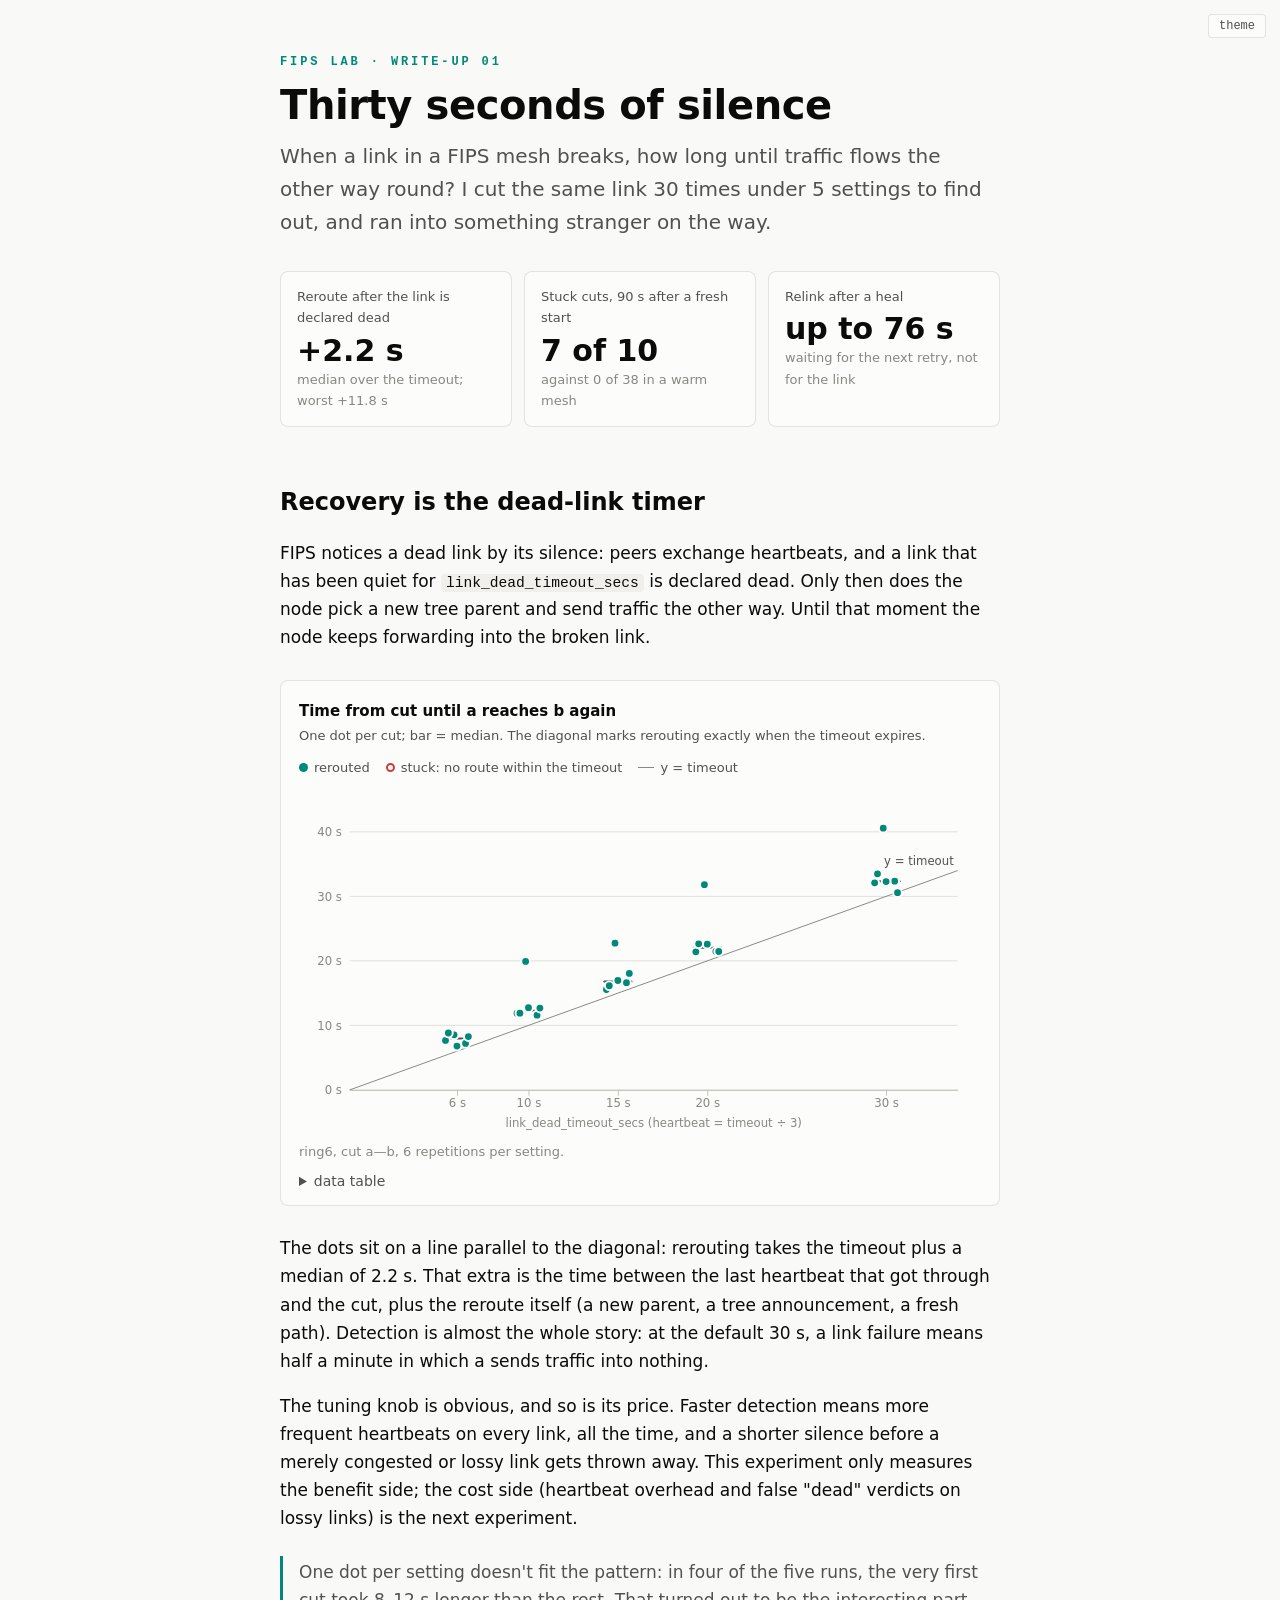
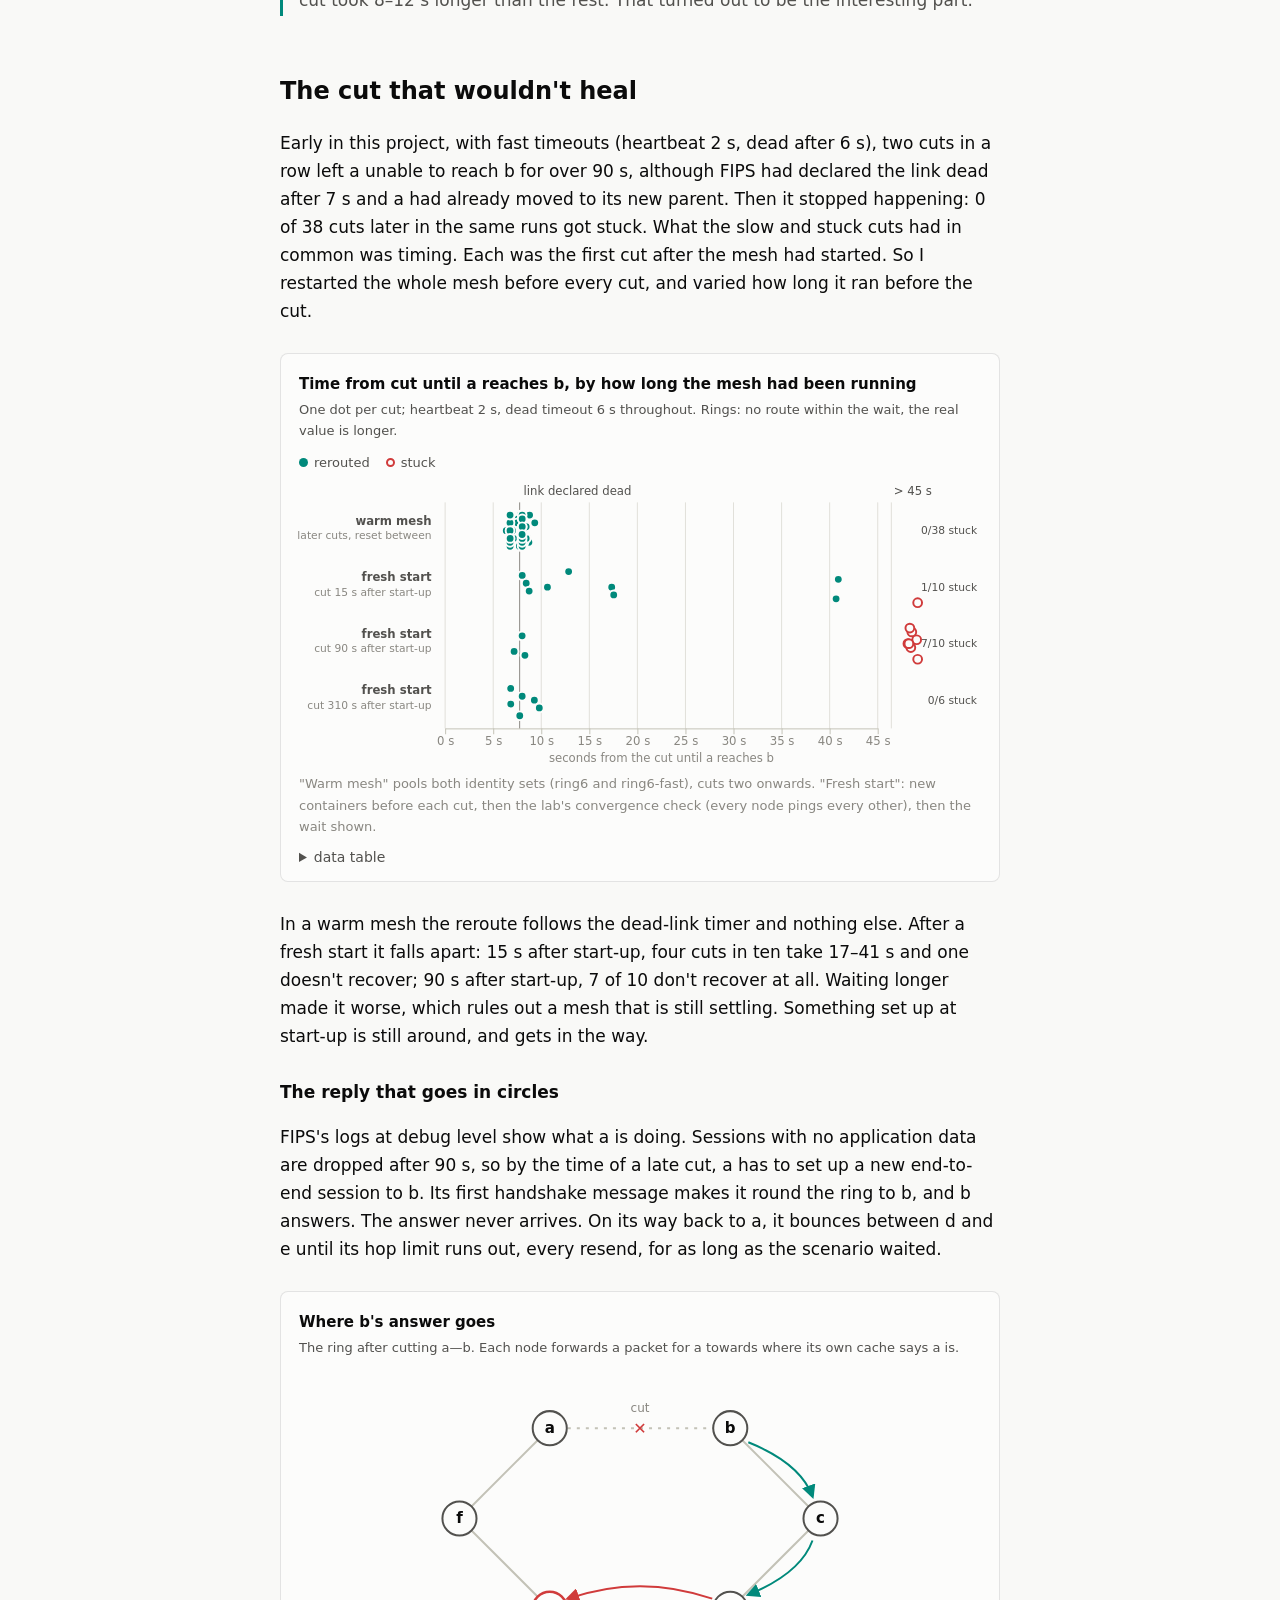
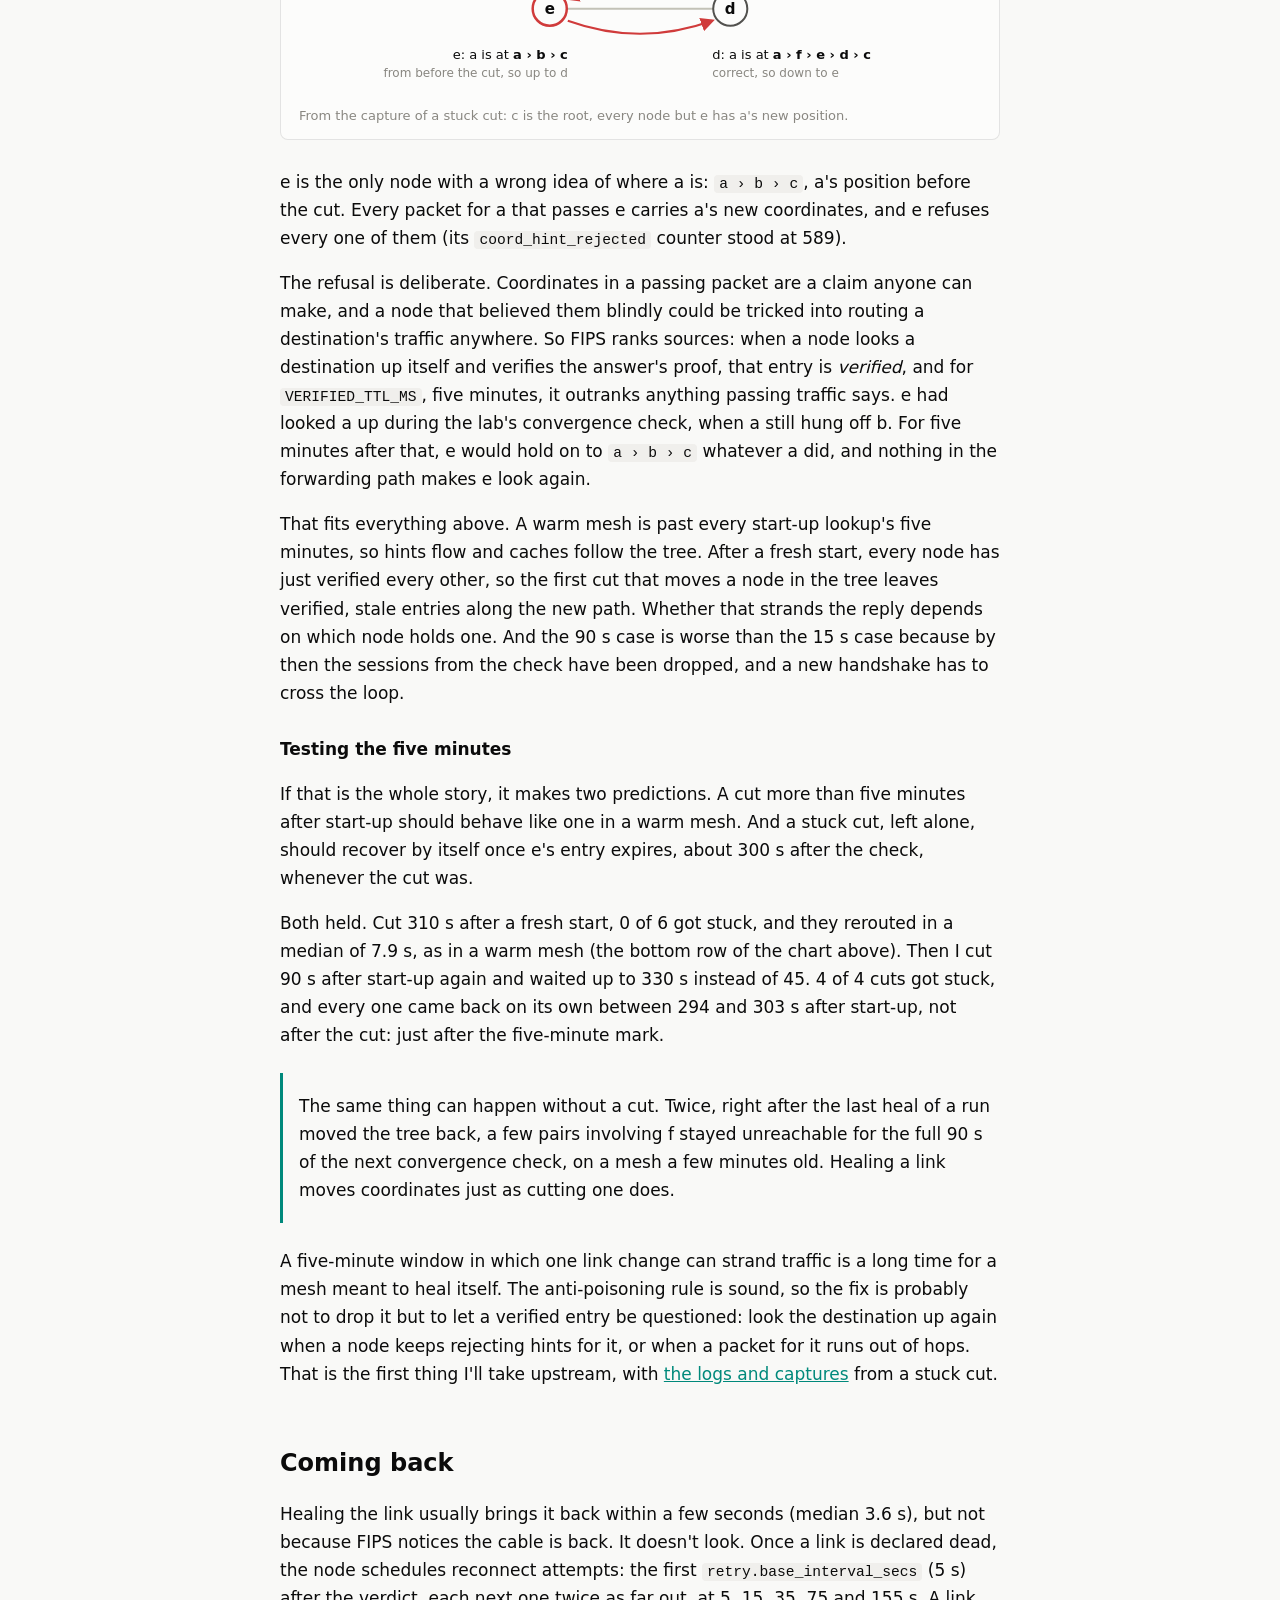
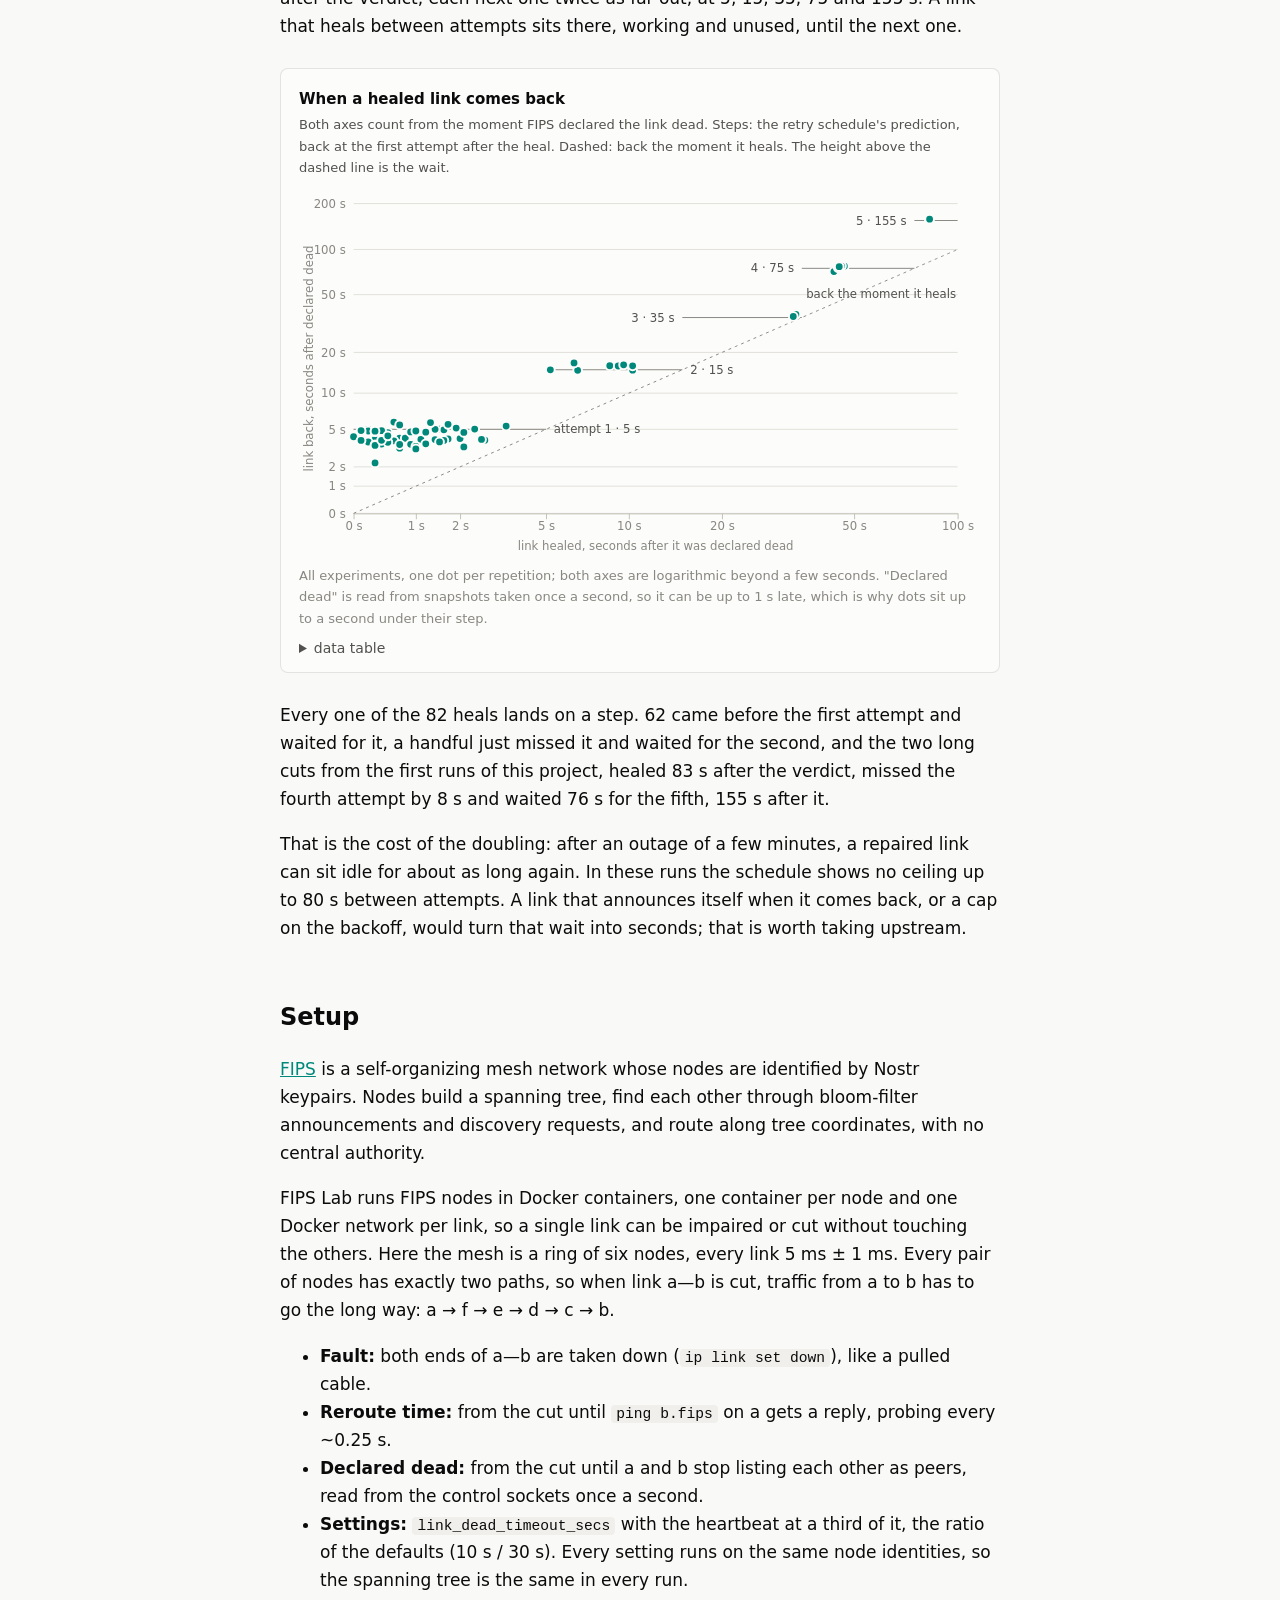
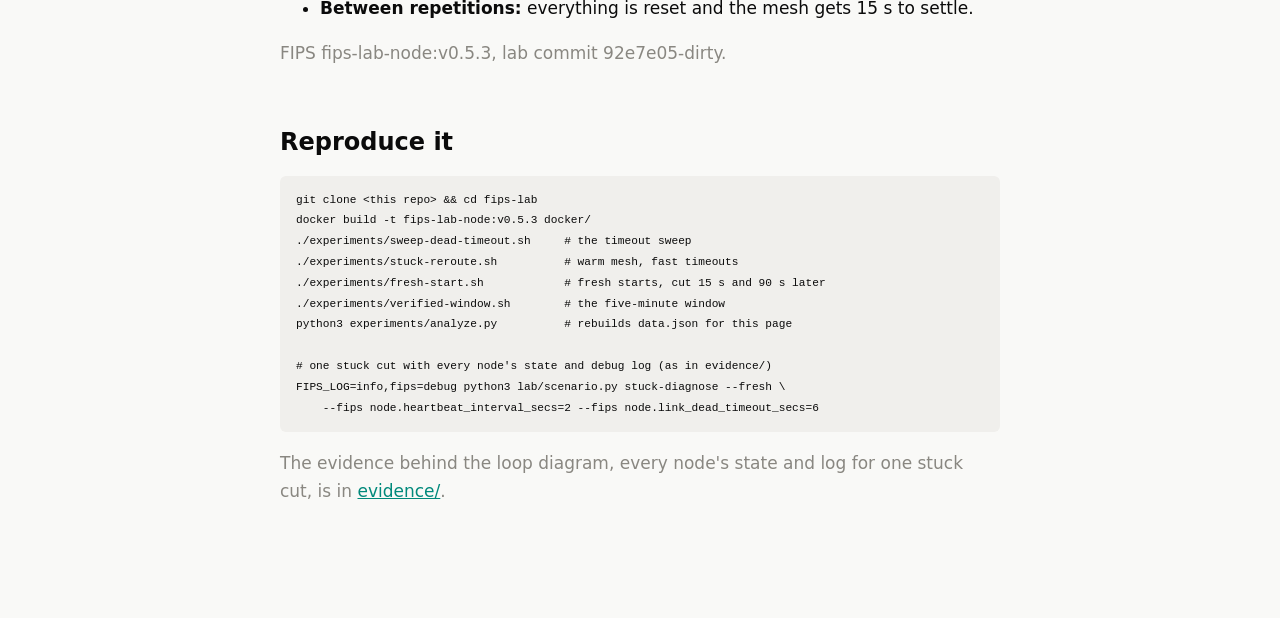
==== experiments/writeups/01-reroute/index.html @ b70c174a "Milestone 5: reroute experiments and first write-up Scenario runner gains --fresh, --fips variants, " ====
<!doctype html>
<html lang="en">
<head>
  <meta charset="utf-8">
  <meta name="viewport" content="width=device-width, initial-scale=1">
  <title>Thirty Seconds of Silence</title>
  <meta name="description" content="How fast does a FIPS mesh route around a broken link? Measured in a Docker lab.">
  <link rel="stylesheet" href="style.css">
</head>
<body>
<button id="theme" type="button" aria-label="Toggle light or dark theme">theme</button>
<main>
  <div class="kicker">FIPS Lab · write-up 01</div>
  <h1>Thirty seconds of silence</h1>
  <p class="lede">When a link in a FIPS mesh breaks, how long until traffic flows the other way round? I cut the same link <span data-fill="sweep-n">–</span> times under <span data-fill="sweep-settings">–</span> settings to find out, and ran into something stranger on the way.</p>

  <div class="tiles">
    <div class="tile">
      <div class="label">Reroute after the link is declared dead</div>
      <div class="value">+<span data-fill="over-median">–</span> s</div>
      <div class="note">median over the timeout; worst +<span data-fill="over-max">–</span> s</div>
    </div>
    <div class="tile">
      <div class="label">Stuck cuts, 90 s after a fresh start</div>
      <div class="value"><span data-fill="fresh-90-k">–</span> of <span data-fill="fresh-90-n">–</span></div>
      <div class="note">against <span data-fill="warm-k">–</span> of <span data-fill="warm-n">–</span> in a warm mesh</div>
    </div>
    <div class="tile">
      <div class="label">Relink after a heal</div>
      <div class="value">up to <span data-fill="relink-max">–</span> s</div>
      <div class="note">waiting for the next retry, not for the link</div>
    </div>
  </div>

  <h2>Recovery is the dead-link timer</h2>
  <p>FIPS notices a dead link by its silence: peers exchange heartbeats, and a link that has been quiet for <code>link_dead_timeout_secs</code> is declared dead. Only then does the node pick a new tree parent and send traffic the other way. Until that moment the node keeps forwarding into the broken link.</p>

  <figure>
    <h4>Time from cut until a reaches b again</h4>
    <p class="sub">One dot per cut; bar = median. The diagonal marks rerouting exactly when the timeout expires.</p>
    <div class="keys">
      <span><i class="key-dot"></i>rerouted</span>
      <span><i class="key-ring"></i>stuck: no route within the timeout</span>
      <span><i class="key-line"></i>y = timeout</span>
    </div>
    <div class="chart" id="chart-sweep"></div>
    <figcaption>ring6, cut a—b, 6 repetitions per setting.</figcaption>
  </figure>

  <p>The dots sit on a line parallel to the diagonal: rerouting takes the timeout plus a median of <span data-fill="over-median">–</span> s. That extra is the time between the last heartbeat that got through and the cut, plus the reroute itself (a new parent, a tree announcement, a fresh path). Detection is almost the whole story: at the default 30 s, a link failure means half a minute in which a sends traffic into nothing.</p>
  <p>The tuning knob is obvious, and so is its price. Faster detection means more frequent heartbeats on every link, all the time, and a shorter silence before a merely congested or lossy link gets thrown away. This experiment only measures the benefit side; the cost side (heartbeat overhead and false "dead" verdicts on lossy links) is the next experiment.</p>
  <div class="callout">One dot per setting doesn't fit the pattern: in four of the five runs, the very first cut took 8–12 s longer than the rest. That turned out to be the interesting part.</div>

  <h2>The cut that wouldn't heal</h2>
  <p>Early in this project, with fast timeouts (heartbeat 2 s, dead after 6 s), two cuts in a row left a unable to reach b for over 90 s, although FIPS had declared the link dead after 7 s and a had already moved to its new parent. Then it stopped happening: <span data-fill="warm-k">–</span> of <span data-fill="warm-n">–</span> cuts later in the same runs got stuck. What the slow and stuck cuts had in common was timing. Each was the first cut after the mesh had started. So I restarted the whole mesh before every cut, and varied how long it ran before the cut.</p>

  <figure>
    <h4>Time from cut until a reaches b, by how long the mesh had been running</h4>
    <p class="sub">One dot per cut; heartbeat 2 s, dead timeout 6 s throughout. Rings: no route within the wait, the real value is longer.</p>
    <div class="keys">
      <span><i class="key-dot"></i>rerouted</span>
      <span><i class="key-ring"></i>stuck</span>
    </div>
    <div class="chart" id="chart-conditions"></div>
    <figcaption>"Warm mesh" pools both identity sets (ring6 and ring6-fast), cuts two onwards. "Fresh start": new containers before each cut, then the lab's convergence check (every node pings every other), then the wait shown.</figcaption>
  </figure>

  <p>In a warm mesh the reroute follows the dead-link timer and nothing else. After a fresh start it falls apart: 15 s after start-up, four cuts in ten take 17–41 s and one doesn't recover; 90 s after start-up, <span data-fill="fresh-90-k">–</span> of <span data-fill="fresh-90-n">–</span> don't recover at all. Waiting longer made it worse, which rules out a mesh that is still settling. Something set up at start-up is still around, and gets in the way.</p>

  <h3>The reply that goes in circles</h3>
  <p>FIPS's logs at debug level show what a is doing. Sessions with no application data are dropped after 90 s, so by the time of a late cut, a has to set up a new end-to-end session to b. Its first handshake message makes it round the ring to b, and b answers. The answer never arrives. On its way back to a, it bounces between d and e until its hop limit runs out, every resend, for as long as the scenario waited.</p>

  <figure>
    <h4>Where b's answer goes</h4>
    <p class="sub">The ring after cutting a—b. Each node forwards a packet for a towards where its own cache says a is.</p>
    <svg class="diagram" viewBox="0 0 680 330" role="img" aria-label="Ring of six nodes. Link a to b is cut. b's reply travels to c and d; d sends it down to e, e sends it back up to d, in a loop.">
      <defs>
        <marker id="arrow" viewBox="0 0 10 10" refX="8" refY="5" markerWidth="7" markerHeight="7" orient="auto-start-reverse">
          <path d="M0,0 L10,5 L0,10 z" class="arrowhead"/>
        </marker>
        <marker id="arrow-loop" viewBox="0 0 10 10" refX="8" refY="5" markerWidth="7" markerHeight="7" orient="auto-start-reverse">
          <path d="M0,0 L10,5 L0,10 z" class="arrowhead loop"/>
        </marker>
      </defs>
      <g transform="translate(130,0)">
      <line class="edge" x1="300" y1="60" x2="390" y2="150"/>
      <line class="edge" x1="390" y1="150" x2="300" y2="240"/>
      <line class="edge" x1="300" y1="240" x2="120" y2="240"/>
      <line class="edge" x1="120" y1="240" x2="30" y2="150"/>
      <line class="edge" x1="30" y1="150" x2="120" y2="60"/>
      <line class="edge-cut" x1="120" y1="60" x2="300" y2="60"/>
      <text class="cut-mark" x="210" y="66" text-anchor="middle">✕</text>
      <text class="d-note" x="210" y="44" text-anchor="middle">cut</text>
      <path class="flow" d="M318,74 Q370,95 382,128" marker-end="url(#arrow)"/>
      <path class="flow" d="M382,172 Q370,205 318,226" marker-end="url(#arrow)"/>
      <path class="flow loop" d="M282,230 Q210,205 138,230" marker-end="url(#arrow-loop)"/>
      <path class="flow loop" d="M138,252 Q210,278 282,252" marker-end="url(#arrow-loop)"/>
      <g class="node"><circle cx="120" cy="60" r="17"/><text x="120" y="65">a</text></g>
      <g class="node"><circle cx="300" cy="60" r="17"/><text x="300" y="65">b</text></g>
      <g class="node"><circle cx="390" cy="150" r="17"/><text x="390" y="155">c</text></g>
      <g class="node"><circle cx="300" cy="240" r="17"/><text x="300" y="245">d</text></g>
      <g class="node stale"><circle cx="120" cy="240" r="17"/><text x="120" y="245">e</text></g>
      <g class="node"><circle cx="30" cy="150" r="17"/><text x="30" y="155">f</text></g>
      <text class="d-label" x="282" y="290">d: a is at <tspan class="mono">a › f › e › d › c</tspan></text>
      <text class="d-note" x="282" y="308">correct, so down to e</text>
      <text class="d-label" x="138" y="290" text-anchor="end">e: a is at <tspan class="mono">a › b › c</tspan></text>
      <text class="d-note" x="138" y="308" text-anchor="end">from before the cut, so up to d</text>
      </g>
    </svg>
    <figcaption>From the capture of a stuck cut: c is the root, every node but e has a's new position.</figcaption>
  </figure>

  <p>e is the only node with a wrong idea of where a is: <code>a › b › c</code>, a's position before the cut. Every packet for a that passes e carries a's new coordinates, and e refuses every one of them (its <code>coord_hint_rejected</code> counter stood at 589).</p>
  <p>The refusal is deliberate. Coordinates in a passing packet are a claim anyone can make, and a node that believed them blindly could be tricked into routing a destination's traffic anywhere. So FIPS ranks sources: when a node looks a destination up itself and verifies the answer's proof, that entry is <em>verified</em>, and for <code>VERIFIED_TTL_MS</code>, five minutes, it outranks anything passing traffic says. e had looked a up during the lab's convergence check, when a still hung off b. For five minutes after that, e would hold on to <code>a › b › c</code> whatever a did, and nothing in the forwarding path makes e look again.</p>
  <p>That fits everything above. A warm mesh is past every start-up lookup's five minutes, so hints flow and caches follow the tree. After a fresh start, every node has just verified every other, so the first cut that moves a node in the tree leaves verified, stale entries along the new path. Whether that strands the reply depends on which node holds one. And the 90 s case is worse than the 15 s case because by then the sessions from the check have been dropped, and a new handshake has to cross the loop.</p>
  <h3>Testing the five minutes</h3>
  <p>If that is the whole story, it makes two predictions. A cut more than five minutes after start-up should behave like one in a warm mesh. And a stuck cut, left alone, should recover by itself once e's entry expires, about 300 s after the check, whenever the cut was.</p>
  <p>Both held. Cut 310 s after a fresh start, <span data-fill="fresh-310-k">–</span> of <span data-fill="fresh-310-n">–</span> got stuck, and they rerouted in a median of <span data-fill="fresh-310-median">–</span> s, as in a warm mesh (the bottom row of the chart above). Then I cut 90 s after start-up again and waited up to 330 s instead of 45. <span data-fill="unlock-n">–</span> of <span data-fill="unlock-n">–</span> cuts got stuck, and every one came back on its own between <span data-fill="unlock-min">–</span> and <span data-fill="unlock-max">–</span> s after start-up, not after the cut: just after the five-minute mark.</p>
  <div class="callout"><p>The same thing can happen without a cut. Twice, right after the last heal of a run moved the tree back, a few pairs involving f stayed unreachable for the full 90 s of the next convergence check, on a mesh a few minutes old. Healing a link moves coordinates just as cutting one does.</p></div>
  <p>A five-minute window in which one link change can strand traffic is a long time for a mesh meant to heal itself. The anti-poisoning rule is sound, so the fix is probably not to drop it but to let a verified entry be questioned: look the destination up again when a node keeps rejecting hints for it, or when a packet for it runs out of hops. That is the first thing I'll take upstream, with <a href="evidence/">the logs and captures</a> from a stuck cut.</p>

  <h2>Coming back</h2>
  <p>Healing the link usually brings it back within a few seconds (median <span data-fill="relink-median">–</span> s), but not because FIPS notices the cable is back. It doesn't look. Once a link is declared dead, the node schedules reconnect attempts: the first <code>retry.base_interval_secs</code> (5 s) after the verdict, each next one twice as far out, at 5, 15, 35, 75 and 155 s. A link that heals between attempts sits there, working and unused, until the next one.</p>

  <figure>
    <h4>When a healed link comes back</h4>
    <p class="sub">Both axes count from the moment FIPS declared the link dead. Steps: the retry schedule's prediction, back at the first attempt after the heal. Dashed: back the moment it heals. The height above the dashed line is the wait.</p>
    <div class="chart" id="chart-relink"></div>
    <figcaption>All experiments, one dot per repetition; both axes are logarithmic beyond a few seconds. "Declared dead" is read from snapshots taken once a second, so it can be up to 1 s late, which is why dots sit up to a second under their step.</figcaption>
  </figure>

  <p>Every one of the <span data-fill="relink-n">–</span> heals lands on a step. <span data-fill="relink-first">–</span> came before the first attempt and waited for it, a handful just missed it and waited for the second, and the two long cuts from the first runs of this project, healed 83 s after the verdict, missed the fourth attempt by 8 s and waited <span data-fill="relink-max">–</span> s for the fifth, 155 s after it.</p>
  <p>That is the cost of the doubling: after an outage of a few minutes, a repaired link can sit idle for about as long again. In these runs the schedule shows no ceiling up to 80 s between attempts. A link that announces itself when it comes back, or a cap on the backoff, would turn that wait into seconds; that is worth taking upstream.</p>

  <h2>Setup</h2>
  <p><a href="https://github.com/jmcorgan/fips">FIPS</a> is a self-organizing mesh network whose nodes are identified by Nostr keypairs. Nodes build a spanning tree, find each other through bloom-filter announcements and discovery requests, and route along tree coordinates, with no central authority.</p>
  <p>FIPS Lab runs FIPS nodes in Docker containers, one container per node and one Docker network per link, so a single link can be impaired or cut without touching the others. Here the mesh is a ring of six nodes, every link 5 ms ± 1 ms. Every pair of nodes has exactly two paths, so when link a—b is cut, traffic from a to b has to go the long way: a → f → e → d → c → b.</p>
  <ul>
    <li><strong>Fault:</strong> both ends of a—b are taken down (<code>ip link set down</code>), like a pulled cable.</li>
    <li><strong>Reroute time:</strong> from the cut until <code>ping b.fips</code> on a gets a reply, probing every ~0.25 s.</li>
    <li><strong>Declared dead:</strong> from the cut until a and b stop listing each other as peers, read from the control sockets once a second.</li>
    <li><strong>Settings:</strong> <code>link_dead_timeout_secs</code> with the heartbeat at a third of it, the ratio of the defaults (10 s / 30 s). Every setting runs on the same node identities, so the spanning tree is the same in every run.</li>
    <li><strong>Between repetitions:</strong> everything is reset and the mesh gets 15 s to settle.</li>
  </ul>
  <p class="dim">FIPS <span data-fill="image">–</span>, lab commit <span data-fill="git">–</span>.</p>

  <h2>Reproduce it</h2>
<pre><code>git clone &lt;this repo&gt; &amp;&amp; cd fips-lab
docker build -t fips-lab-node:v0.5.3 docker/
./experiments/sweep-dead-timeout.sh     # the timeout sweep
./experiments/stuck-reroute.sh          # warm mesh, fast timeouts
./experiments/fresh-start.sh            # fresh starts, cut 15 s and 90 s later
./experiments/verified-window.sh        # the five-minute window
python3 experiments/analyze.py          # rebuilds data.json for this page

# one stuck cut with every node's state and debug log (as in evidence/)
FIPS_LOG=info,fips=debug python3 lab/scenario.py stuck-diagnose --fresh \
    --fips node.heartbeat_interval_secs=2 --fips node.link_dead_timeout_secs=6</code></pre>
  <p class="dim">The evidence behind the loop diagram, every node's state and log for one stuck cut, is in <a href="evidence/">evidence/</a>.</p>
</main>
<script src="../../../web/vendor/d3.min.js"></script>
<script src="charts.js"></script>
</body>
</html>
---- experiments/writeups/01-reroute/style.css ----
/* Write-up 01. Chart colours validated with the dataviz palette checks:
   light #00897b / #d03b3b on #fcfcfb, dark #1aa995 / #e05252 on #0f141b. */

:root {
  color-scheme: light;
  --page: #f9f9f7;
  --surface: #fcfcfb;
  --text: #0b0b0b;
  --text-2: #52514e;
  --muted: #898781;
  --grid: #e1e0d9;
  --axis: #c3c2b7;
  --border: rgba(11, 11, 11, 0.1);
  --series: #00897b;
  --stuck: #d03b3b;
  --code-bg: #f0efec;
  --sans: system-ui, -apple-system, "Segoe UI", sans-serif;
  --mono: "JetBrains Mono", "IBM Plex Mono", ui-monospace, SFMono-Regular, Menlo, Consolas, monospace;
}

@media (prefers-color-scheme: dark) {
  :root:not([data-theme="light"]) {
    color-scheme: dark;
    --page: #06080c;
    --surface: #0f141b;
    --text: #f0efec;
    --text-2: #c3c2b7;
    --muted: #898781;
    --grid: #1f2731;
    --axis: #34414f;
    --border: rgba(255, 255, 255, 0.1);
    --series: #1aa995;
    --stuck: #e05252;
    --code-bg: #141b24;
  }
}

:root[data-theme="dark"] {
  color-scheme: dark;
  --page: #06080c;
  --surface: #0f141b;
  --text: #f0efec;
  --text-2: #c3c2b7;
  --muted: #898781;
  --grid: #1f2731;
  --axis: #34414f;
  --border: rgba(255, 255, 255, 0.1);
  --series: #1aa995;
  --stuck: #e05252;
  --code-bg: #141b24;
}

* { box-sizing: border-box; }

body {
  margin: 0;
  background: var(--page);
  color: var(--text);
  font: 17px/1.65 var(--sans);
}

main { max-width: 760px; margin: 0 auto; padding: 56px 20px 96px; }

.kicker {
  font: 600 12px/1 var(--mono);
  letter-spacing: 0.24em;
  text-transform: uppercase;
  color: var(--series);
}

h1 { font-size: 40px; line-height: 1.15; margin: 14px 0 12px; letter-spacing: -0.01em; }
.lede { font-size: 20px; color: var(--text-2); margin: 0 0 32px; }
h2 { font-size: 24px; margin: 56px 0 8px; }
h3 { font-size: 17px; margin: 28px 0 4px; }
p, li { color: var(--text); }
a { color: var(--series); }
code { font: 0.86em var(--mono); background: var(--code-bg); padding: 1px 5px; border-radius: 4px; }
pre { font: 13px/1.6 var(--mono); background: var(--code-bg); padding: 14px 16px; border-radius: 6px; overflow-x: auto; }
pre code { background: none; padding: 0; }
.dim { color: var(--muted); }

#theme {
  position: fixed; top: 14px; right: 14px;
  font: 12px var(--mono); color: var(--text-2);
  background: var(--surface); border: 1px solid var(--border); border-radius: 4px;
  padding: 4px 10px; cursor: pointer;
}

/* Stat tiles */
.tiles { display: grid; grid-template-columns: repeat(auto-fit, minmax(180px, 1fr)); gap: 12px; margin: 28px 0; }
.tile { background: var(--surface); border: 1px solid var(--border); border-radius: 8px; padding: 14px 16px; }
.tile .label { font-size: 13px; color: var(--text-2); }
.tile .value { font-size: 30px; font-weight: 600; line-height: 1.2; margin-top: 4px; }
.tile .note { font-size: 13px; color: var(--muted); }

/* Figures */
figure { margin: 28px 0; background: var(--surface); border: 1px solid var(--border); border-radius: 8px; padding: 18px 18px 12px; }
figure h4 { margin: 0; font-size: 15px; }
figure .sub { margin: 2px 0 10px; font-size: 13px; color: var(--text-2); }
figcaption { font-size: 13px; color: var(--muted); margin-top: 6px; }
.chart { position: relative; }
.chart svg { display: block; width: 100%; height: auto; overflow: visible; }

.grid line { stroke: var(--grid); stroke-width: 1; }
.axis path, .axis line { stroke: var(--axis); }
.axis text, .axis-label { fill: var(--muted); font: 12px var(--sans); font-variant-numeric: tabular-nums; }
.ref { stroke: var(--muted); stroke-width: 1; }
.ref-label { fill: var(--text-2); font: 12px var(--sans); }
.dot { fill: var(--series); stroke: var(--surface); stroke-width: 2; }
.dot.stuck { fill: var(--surface); stroke: var(--stuck); stroke-width: 2; }
.median { stroke: var(--text-2); stroke-width: 2; stroke-linecap: round; }
.bar { fill: var(--series); }
.bar.stuck { fill: var(--stuck); }
.tick-dead { stroke: var(--text); stroke-width: 2; stroke-linecap: round; }
.row-label { fill: var(--muted); font: 11px var(--sans); font-variant-numeric: tabular-nums; }
.value-label { fill: var(--text-2); font: 11px var(--sans); font-variant-numeric: tabular-nums; }
.hit { fill: transparent; cursor: default; }
.hit:hover + .dot, .hover { filter: brightness(1.25); }

.keys { display: flex; flex-wrap: wrap; gap: 16px; font-size: 13px; color: var(--text-2); margin: 0 0 6px; }
.keys span { display: inline-flex; align-items: center; gap: 6px; }
.key-dot { width: 9px; height: 9px; border-radius: 50%; background: var(--series); }
.key-ring { width: 9px; height: 9px; border-radius: 50%; border: 2px solid var(--stuck); }
.key-bar { width: 16px; height: 8px; border-radius: 0 3px 3px 0; background: var(--series); }
.key-bar.stuck { background: var(--stuck); }
.key-tick { width: 2px; height: 12px; background: var(--text); border-radius: 1px; }
.key-line { width: 16px; height: 0; border-top: 1px solid var(--muted); }

.tooltip {
  position: absolute; pointer-events: none; z-index: 5;
  background: var(--surface); border: 1px solid var(--border); border-radius: 6px;
  box-shadow: 0 6px 20px rgba(0, 0, 0, 0.18);
  padding: 7px 10px; font-size: 13px; line-height: 1.45; white-space: nowrap;
}
.tooltip strong { font-size: 15px; }
.tooltip .muted { color: var(--muted); }

details { margin-top: 8px; font-size: 14px; }
summary { cursor: pointer; color: var(--text-2); }
table { border-collapse: collapse; width: 100%; margin-top: 8px; font-variant-numeric: tabular-nums; }
th, td { text-align: right; padding: 3px 8px; border-bottom: 1px solid var(--grid); }
th:first-child, td:first-child { text-align: left; }
th { color: var(--text-2); font-weight: 600; }

/* Diagram */
.diagram { display: block; width: 100%; height: auto; margin: 6px 0 4px; }
.diagram .edge { stroke: var(--axis); stroke-width: 2; }
.diagram .edge-cut { stroke: var(--axis); stroke-width: 2; stroke-dasharray: 3 6; }
.diagram .cut-mark { fill: var(--stuck); font: 700 16px var(--sans); }
.diagram .node circle { fill: var(--surface); stroke: var(--text-2); stroke-width: 2; }
.diagram .node.stale circle { stroke: var(--stuck); stroke-width: 2.5; }
.diagram .node text { fill: var(--text); font: 600 15px var(--sans); text-anchor: middle; }
.diagram .flow { fill: none; stroke: var(--series); stroke-width: 2; }
.diagram .flow.loop { stroke: var(--stuck); }
.diagram .arrowhead { fill: var(--series); }
.diagram .arrowhead.loop { fill: var(--stuck); }
.diagram .d-label { fill: var(--text); font: 13px var(--sans); }
.diagram .d-note { fill: var(--muted); font: 12px var(--sans); }
.diagram .mono { font-weight: 600; }

.callout { border-left: 3px solid var(--series); padding: 2px 0 2px 16px; margin: 24px 0; color: var(--text-2); }

@media (max-width: 560px) {
  body { font-size: 16px; }
  h1 { font-size: 30px; }
  .lede { font-size: 18px; }
}
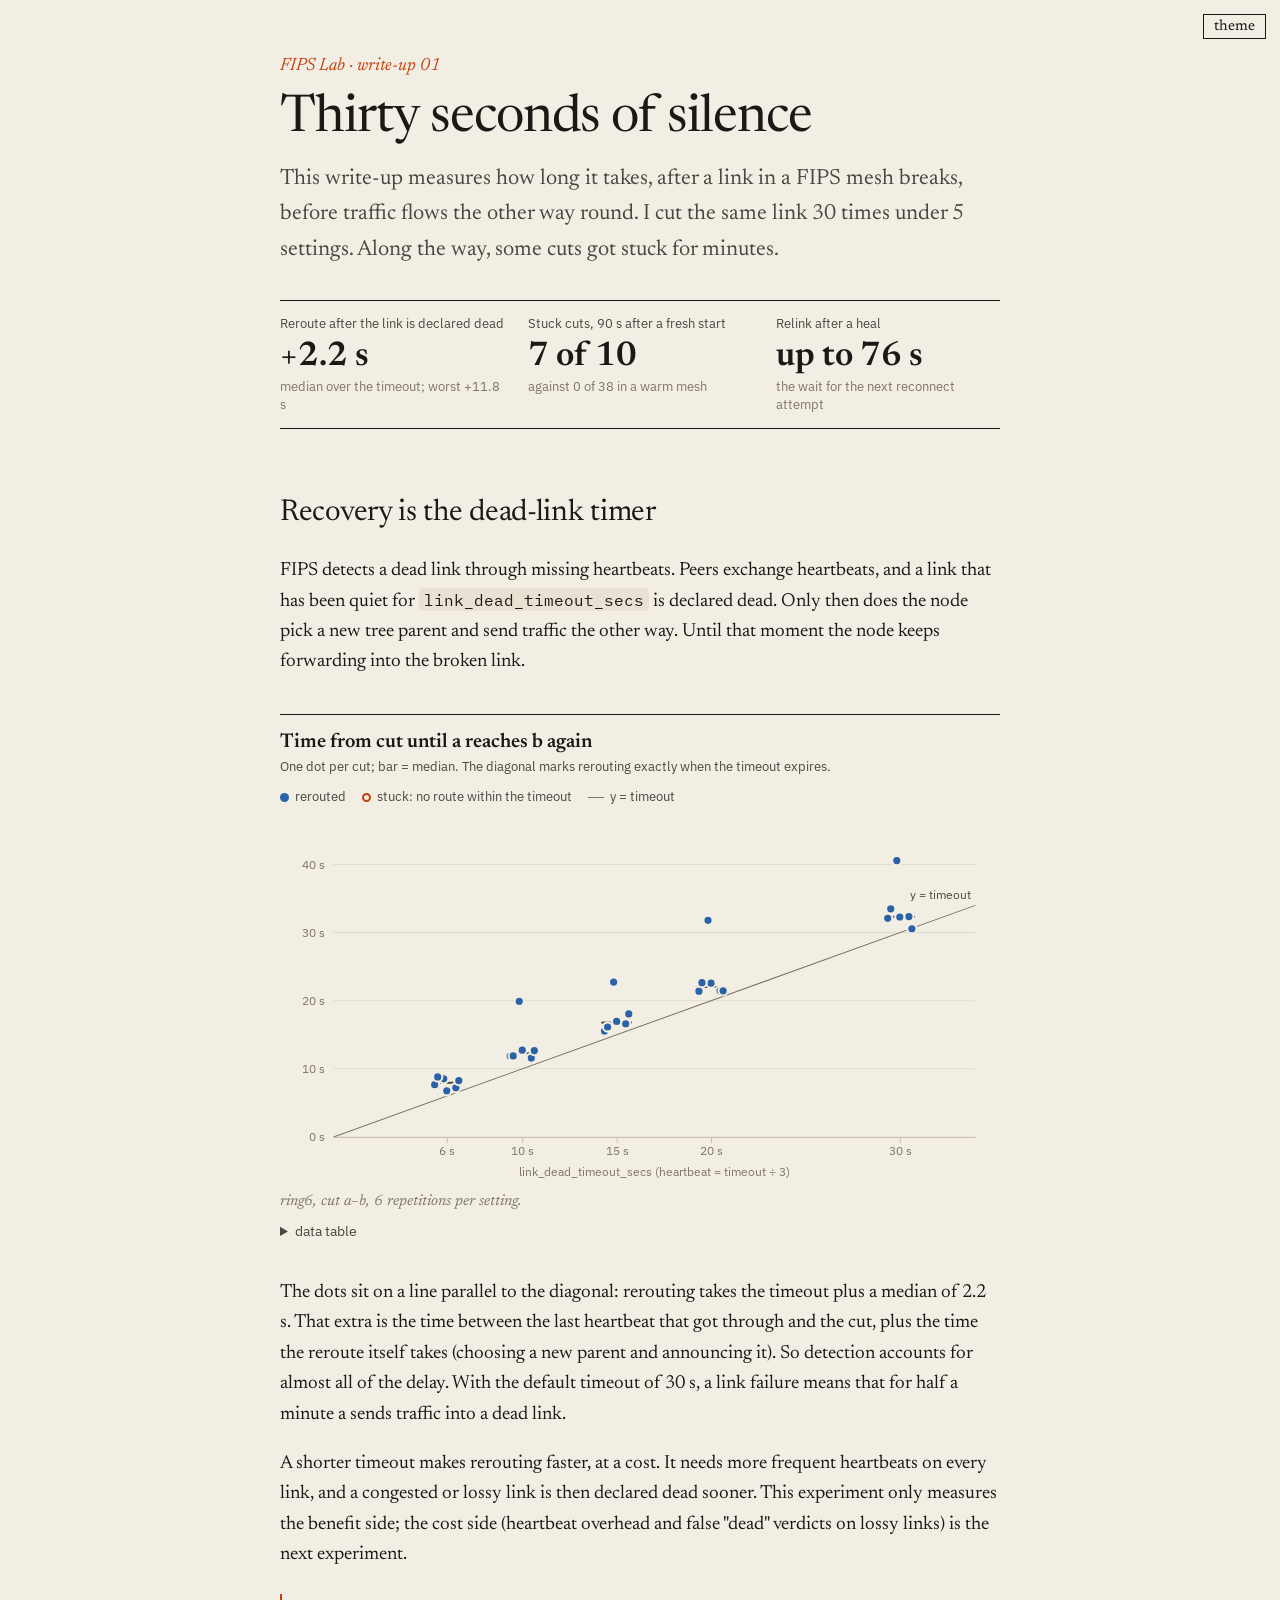
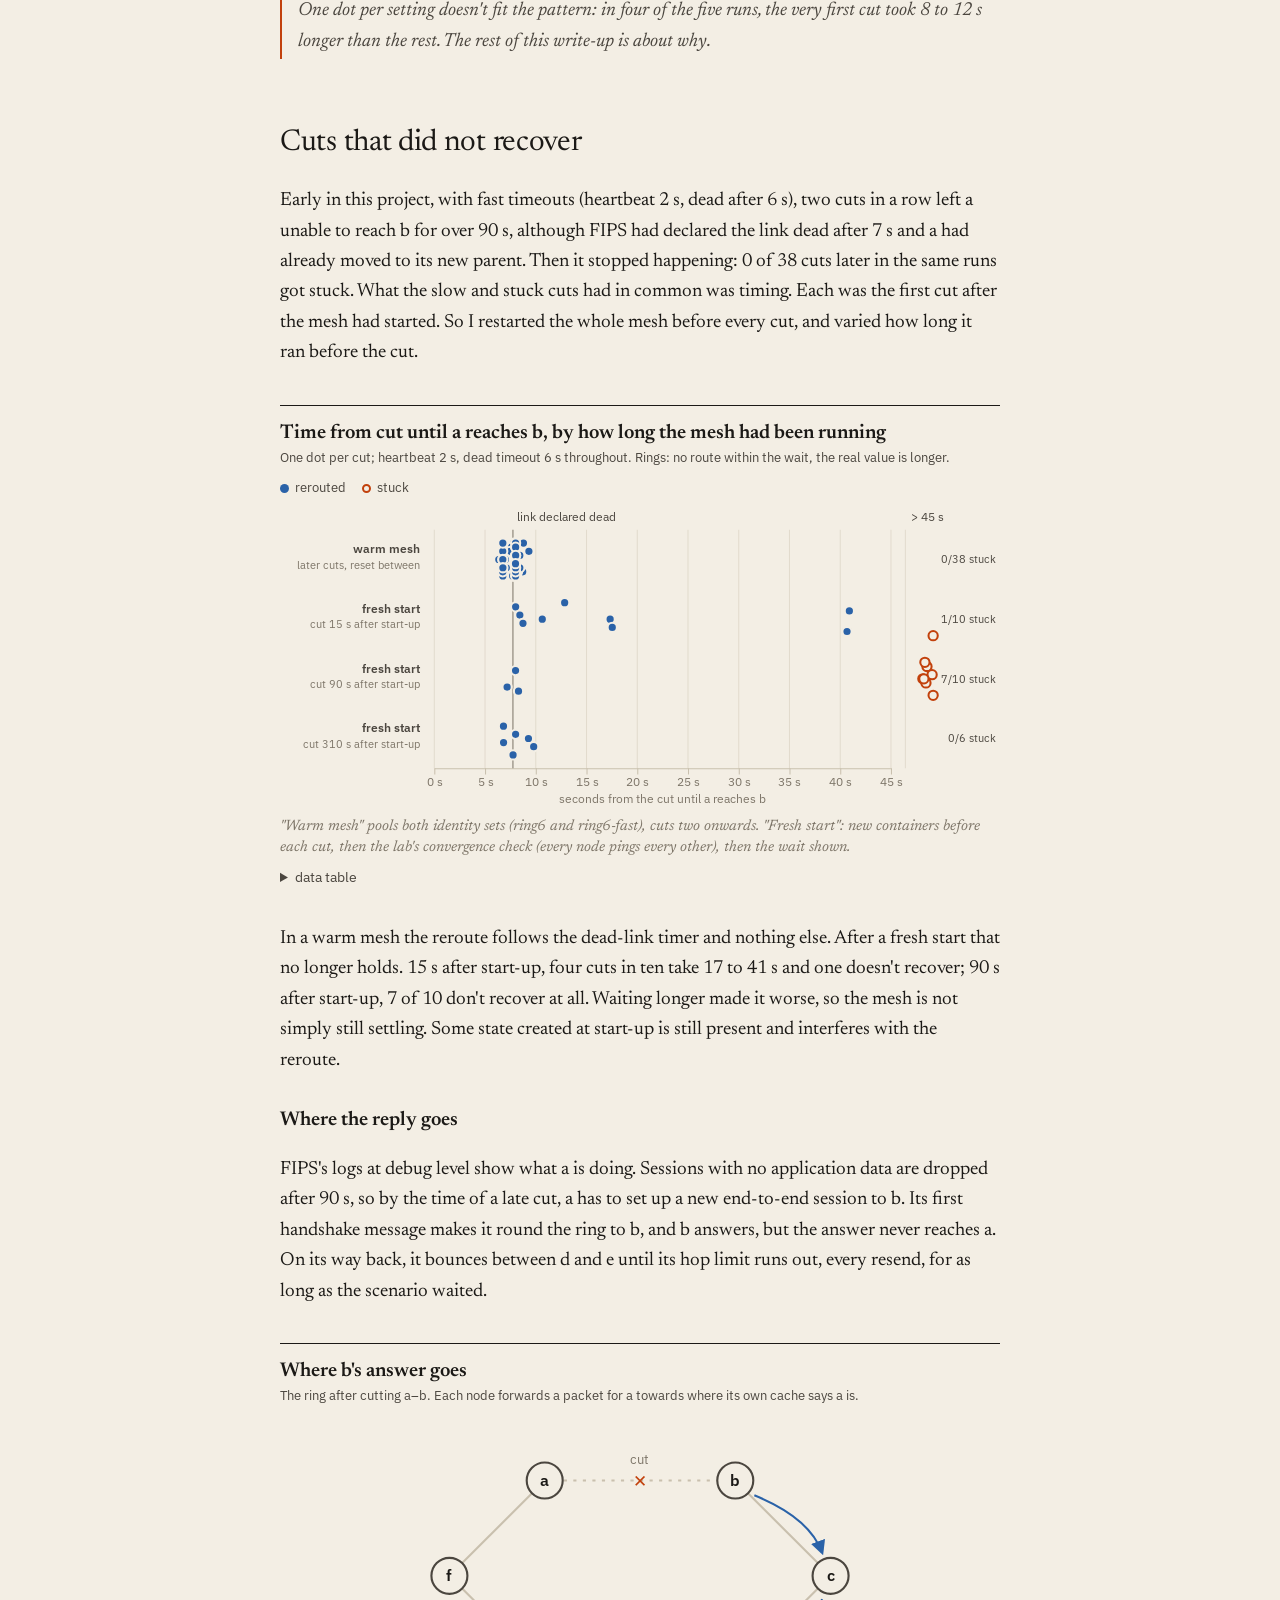
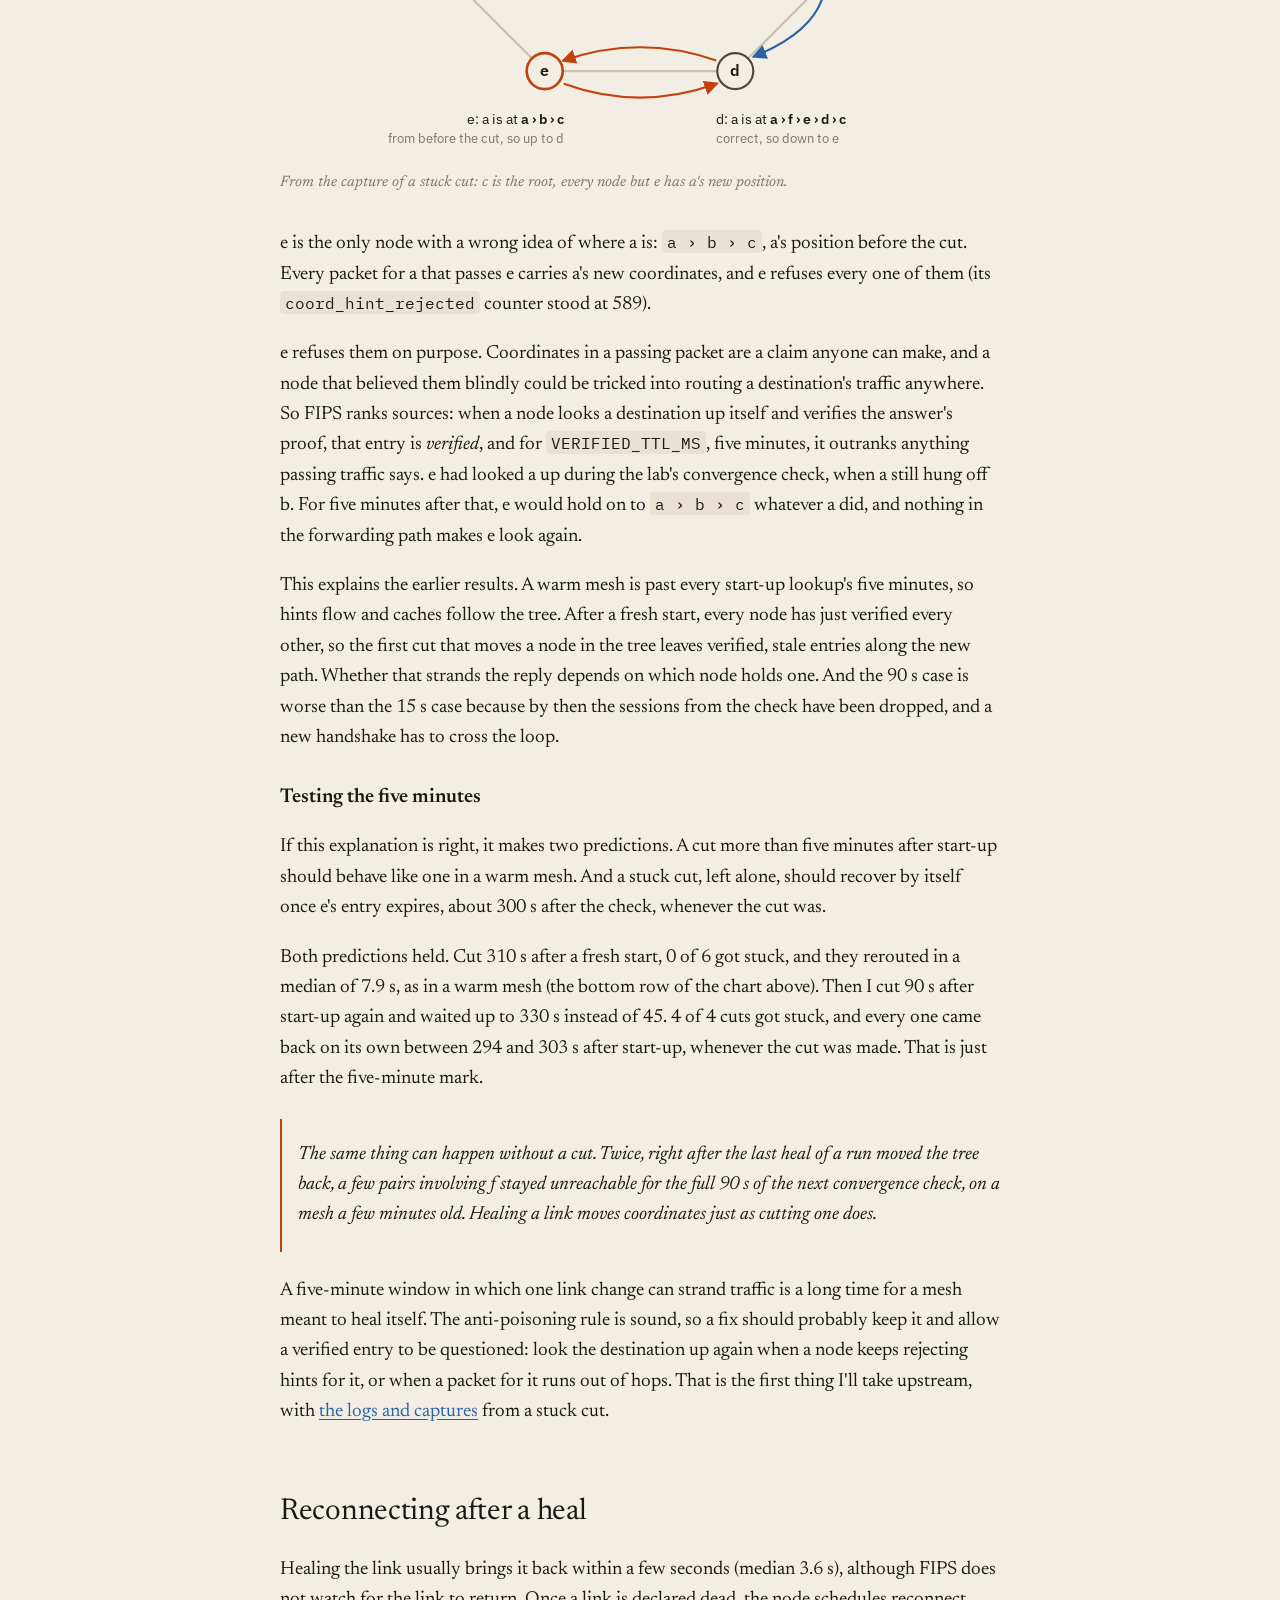
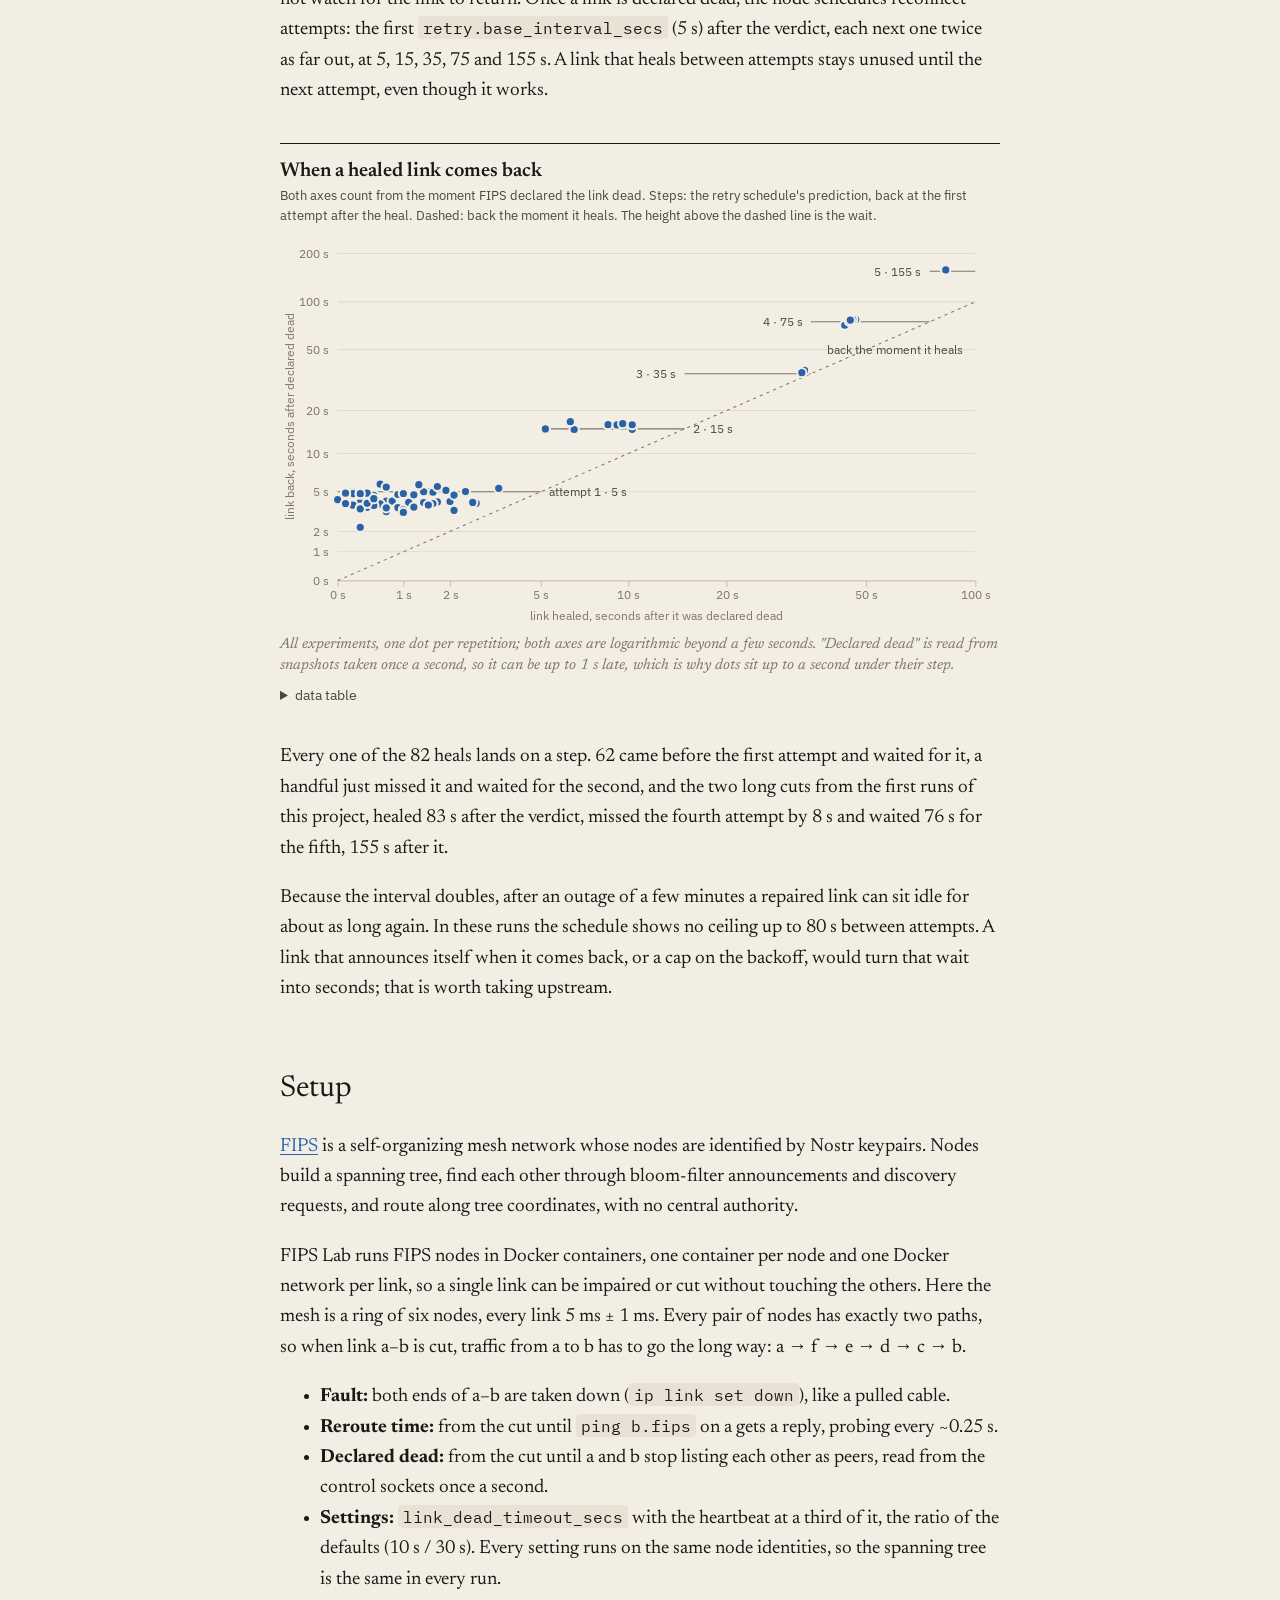
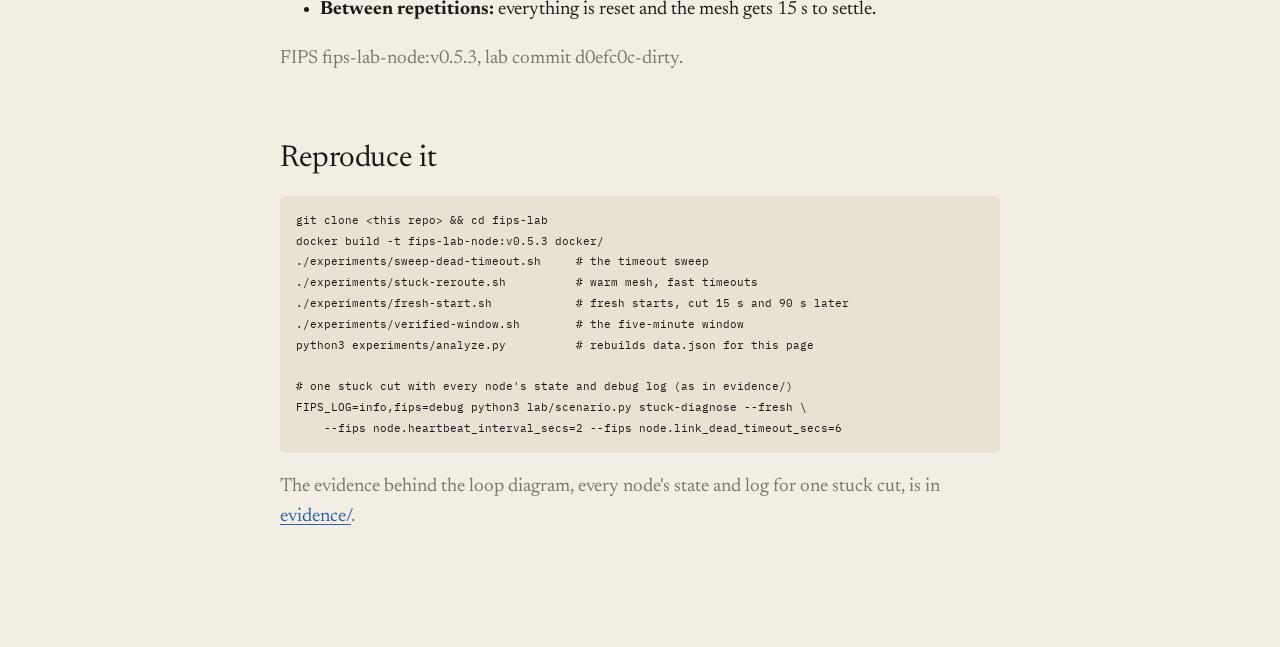
==== commit 3f9a4f57: "Write-ups and README: plainer wording, no em dashes Co-Authored-By: Claude Opus 5.5 <noreply@anthrop" ====
--- a/experiments/writeups/01-reroute/index.html
+++ b/experiments/writeups/01-reroute/index.html
@@ -12,7 +12,7 @@
 <main>
   <div class="kicker">FIPS Lab · write-up 01</div>
   <h1>Thirty seconds of silence</h1>
-  <p class="lede">When a link in a FIPS mesh breaks, how long until traffic flows the other way round? I cut the same link <span data-fill="sweep-n">–</span> times under <span data-fill="sweep-settings">–</span> settings to find out, and ran into something stranger on the way.</p>
+  <p class="lede">This write-up measures how long it takes, after a link in a FIPS mesh breaks, before traffic flows the other way round. I cut the same link <span data-fill="sweep-n">–</span> times under <span data-fill="sweep-settings">–</span> settings. Along the way, some cuts got stuck for minutes.</p>
 
   <div class="tiles">
     <div class="tile">
@@ -28,12 +28,12 @@
     <div class="tile">
       <div class="label">Relink after a heal</div>
       <div class="value">up to <span data-fill="relink-max">–</span> s</div>
-      <div class="note">waiting for the next retry, not for the link</div>
+      <div class="note">the wait for the next reconnect attempt</div>
     </div>
   </div>
 
   <h2>Recovery is the dead-link timer</h2>
-  <p>FIPS notices a dead link by its silence: peers exchange heartbeats, and a link that has been quiet for <code>link_dead_timeout_secs</code> is declared dead. Only then does the node pick a new tree parent and send traffic the other way. Until that moment the node keeps forwarding into the broken link.</p>
+  <p>FIPS detects a dead link through missing heartbeats. Peers exchange heartbeats, and a link that has been quiet for <code>link_dead_timeout_secs</code> is declared dead. Only then does the node pick a new tree parent and send traffic the other way. Until that moment the node keeps forwarding into the broken link.</p>
 
   <figure>
     <h4>Time from cut until a reaches b again</h4>
@@ -44,14 +44,14 @@
       <span><i class="key-line"></i>y = timeout</span>
     </div>
     <div class="chart" id="chart-sweep"></div>
-    <figcaption>ring6, cut a—b, 6 repetitions per setting.</figcaption>
+    <figcaption>ring6, cut a–b, 6 repetitions per setting.</figcaption>
   </figure>
 
-  <p>The dots sit on a line parallel to the diagonal: rerouting takes the timeout plus a median of <span data-fill="over-median">–</span> s. That extra is the time between the last heartbeat that got through and the cut, plus the reroute itself (a new parent, a tree announcement, a fresh path). Detection is almost the whole story: at the default 30 s, a link failure means half a minute in which a sends traffic into nothing.</p>
-  <p>The tuning knob is obvious, and so is its price. Faster detection means more frequent heartbeats on every link, all the time, and a shorter silence before a merely congested or lossy link gets thrown away. This experiment only measures the benefit side; the cost side (heartbeat overhead and false "dead" verdicts on lossy links) is the next experiment.</p>
-  <div class="callout">One dot per setting doesn't fit the pattern: in four of the five runs, the very first cut took 8–12 s longer than the rest. That turned out to be the interesting part.</div>
+  <p>The dots sit on a line parallel to the diagonal: rerouting takes the timeout plus a median of <span data-fill="over-median">–</span> s. That extra is the time between the last heartbeat that got through and the cut, plus the time the reroute itself takes (choosing a new parent and announcing it). So detection accounts for almost all of the delay. With the default timeout of 30 s, a link failure means that for half a minute a sends traffic into a dead link.</p>
+  <p>A shorter timeout makes rerouting faster, at a cost. It needs more frequent heartbeats on every link, and a congested or lossy link is then declared dead sooner. This experiment only measures the benefit side; the cost side (heartbeat overhead and false "dead" verdicts on lossy links) is the next experiment.</p>
+  <div class="callout">One dot per setting doesn't fit the pattern: in four of the five runs, the very first cut took 8 to 12 s longer than the rest. The rest of this write-up is about why.</div>
 
-  <h2>The cut that wouldn't heal</h2>
+  <h2>Cuts that did not recover</h2>
   <p>Early in this project, with fast timeouts (heartbeat 2 s, dead after 6 s), two cuts in a row left a unable to reach b for over 90 s, although FIPS had declared the link dead after 7 s and a had already moved to its new parent. Then it stopped happening: <span data-fill="warm-k">–</span> of <span data-fill="warm-n">–</span> cuts later in the same runs got stuck. What the slow and stuck cuts had in common was timing. Each was the first cut after the mesh had started. So I restarted the whole mesh before every cut, and varied how long it ran before the cut.</p>
 
   <figure>
@@ -65,14 +65,14 @@
     <figcaption>"Warm mesh" pools both identity sets (ring6 and ring6-fast), cuts two onwards. "Fresh start": new containers before each cut, then the lab's convergence check (every node pings every other), then the wait shown.</figcaption>
   </figure>
 
-  <p>In a warm mesh the reroute follows the dead-link timer and nothing else. After a fresh start it falls apart: 15 s after start-up, four cuts in ten take 17–41 s and one doesn't recover; 90 s after start-up, <span data-fill="fresh-90-k">–</span> of <span data-fill="fresh-90-n">–</span> don't recover at all. Waiting longer made it worse, which rules out a mesh that is still settling. Something set up at start-up is still around, and gets in the way.</p>
+  <p>In a warm mesh the reroute follows the dead-link timer and nothing else. After a fresh start that no longer holds. 15 s after start-up, four cuts in ten take 17 to 41 s and one doesn't recover; 90 s after start-up, <span data-fill="fresh-90-k">–</span> of <span data-fill="fresh-90-n">–</span> don't recover at all. Waiting longer made it worse, so the mesh is not simply still settling. Some state created at start-up is still present and interferes with the reroute.</p>
 
-  <h3>The reply that goes in circles</h3>
-  <p>FIPS's logs at debug level show what a is doing. Sessions with no application data are dropped after 90 s, so by the time of a late cut, a has to set up a new end-to-end session to b. Its first handshake message makes it round the ring to b, and b answers. The answer never arrives. On its way back to a, it bounces between d and e until its hop limit runs out, every resend, for as long as the scenario waited.</p>
+  <h3>Where the reply goes</h3>
+  <p>FIPS's logs at debug level show what a is doing. Sessions with no application data are dropped after 90 s, so by the time of a late cut, a has to set up a new end-to-end session to b. Its first handshake message makes it round the ring to b, and b answers, but the answer never reaches a. On its way back, it bounces between d and e until its hop limit runs out, every resend, for as long as the scenario waited.</p>
 
   <figure>
     <h4>Where b's answer goes</h4>
-    <p class="sub">The ring after cutting a—b. Each node forwards a packet for a towards where its own cache says a is.</p>
+    <p class="sub">The ring after cutting a–b. Each node forwards a packet for a towards where its own cache says a is.</p>
     <svg class="diagram" viewBox="0 0 680 330" role="img" aria-label="Ring of six nodes. Link a to b is cut. b's reply travels to c and d; d sends it down to e, e sends it back up to d, in a loop.">
       <defs>
         <marker id="arrow" viewBox="0 0 10 10" refX="8" refY="5" markerWidth="7" markerHeight="7" orient="auto-start-reverse">
@@ -111,16 +111,16 @@
   </figure>
 
   <p>e is the only node with a wrong idea of where a is: <code>a › b › c</code>, a's position before the cut. Every packet for a that passes e carries a's new coordinates, and e refuses every one of them (its <code>coord_hint_rejected</code> counter stood at 589).</p>
-  <p>The refusal is deliberate. Coordinates in a passing packet are a claim anyone can make, and a node that believed them blindly could be tricked into routing a destination's traffic anywhere. So FIPS ranks sources: when a node looks a destination up itself and verifies the answer's proof, that entry is <em>verified</em>, and for <code>VERIFIED_TTL_MS</code>, five minutes, it outranks anything passing traffic says. e had looked a up during the lab's convergence check, when a still hung off b. For five minutes after that, e would hold on to <code>a › b › c</code> whatever a did, and nothing in the forwarding path makes e look again.</p>
-  <p>That fits everything above. A warm mesh is past every start-up lookup's five minutes, so hints flow and caches follow the tree. After a fresh start, every node has just verified every other, so the first cut that moves a node in the tree leaves verified, stale entries along the new path. Whether that strands the reply depends on which node holds one. And the 90 s case is worse than the 15 s case because by then the sessions from the check have been dropped, and a new handshake has to cross the loop.</p>
+  <p>e refuses them on purpose. Coordinates in a passing packet are a claim anyone can make, and a node that believed them blindly could be tricked into routing a destination's traffic anywhere. So FIPS ranks sources: when a node looks a destination up itself and verifies the answer's proof, that entry is <em>verified</em>, and for <code>VERIFIED_TTL_MS</code>, five minutes, it outranks anything passing traffic says. e had looked a up during the lab's convergence check, when a still hung off b. For five minutes after that, e would hold on to <code>a › b › c</code> whatever a did, and nothing in the forwarding path makes e look again.</p>
+  <p>This explains the earlier results. A warm mesh is past every start-up lookup's five minutes, so hints flow and caches follow the tree. After a fresh start, every node has just verified every other, so the first cut that moves a node in the tree leaves verified, stale entries along the new path. Whether that strands the reply depends on which node holds one. And the 90 s case is worse than the 15 s case because by then the sessions from the check have been dropped, and a new handshake has to cross the loop.</p>
   <h3>Testing the five minutes</h3>
-  <p>If that is the whole story, it makes two predictions. A cut more than five minutes after start-up should behave like one in a warm mesh. And a stuck cut, left alone, should recover by itself once e's entry expires, about 300 s after the check, whenever the cut was.</p>
-  <p>Both held. Cut 310 s after a fresh start, <span data-fill="fresh-310-k">–</span> of <span data-fill="fresh-310-n">–</span> got stuck, and they rerouted in a median of <span data-fill="fresh-310-median">–</span> s, as in a warm mesh (the bottom row of the chart above). Then I cut 90 s after start-up again and waited up to 330 s instead of 45. <span data-fill="unlock-n">–</span> of <span data-fill="unlock-n">–</span> cuts got stuck, and every one came back on its own between <span data-fill="unlock-min">–</span> and <span data-fill="unlock-max">–</span> s after start-up, not after the cut: just after the five-minute mark.</p>
+  <p>If this explanation is right, it makes two predictions. A cut more than five minutes after start-up should behave like one in a warm mesh. And a stuck cut, left alone, should recover by itself once e's entry expires, about 300 s after the check, whenever the cut was.</p>
+  <p>Both predictions held. Cut 310 s after a fresh start, <span data-fill="fresh-310-k">–</span> of <span data-fill="fresh-310-n">–</span> got stuck, and they rerouted in a median of <span data-fill="fresh-310-median">–</span> s, as in a warm mesh (the bottom row of the chart above). Then I cut 90 s after start-up again and waited up to 330 s instead of 45. <span data-fill="unlock-n">–</span> of <span data-fill="unlock-n">–</span> cuts got stuck, and every one came back on its own between <span data-fill="unlock-min">–</span> and <span data-fill="unlock-max">–</span> s after start-up, whenever the cut was made. That is just after the five-minute mark.</p>
   <div class="callout"><p>The same thing can happen without a cut. Twice, right after the last heal of a run moved the tree back, a few pairs involving f stayed unreachable for the full 90 s of the next convergence check, on a mesh a few minutes old. Healing a link moves coordinates just as cutting one does.</p></div>
-  <p>A five-minute window in which one link change can strand traffic is a long time for a mesh meant to heal itself. The anti-poisoning rule is sound, so the fix is probably not to drop it but to let a verified entry be questioned: look the destination up again when a node keeps rejecting hints for it, or when a packet for it runs out of hops. That is the first thing I'll take upstream, with <a href="evidence/">the logs and captures</a> from a stuck cut.</p>
+  <p>A five-minute window in which one link change can strand traffic is a long time for a mesh meant to heal itself. The anti-poisoning rule is sound, so a fix should probably keep it and allow a verified entry to be questioned: look the destination up again when a node keeps rejecting hints for it, or when a packet for it runs out of hops. That is the first thing I'll take upstream, with <a href="evidence/">the logs and captures</a> from a stuck cut.</p>
 
-  <h2>Coming back</h2>
-  <p>Healing the link usually brings it back within a few seconds (median <span data-fill="relink-median">–</span> s), but not because FIPS notices the cable is back. It doesn't look. Once a link is declared dead, the node schedules reconnect attempts: the first <code>retry.base_interval_secs</code> (5 s) after the verdict, each next one twice as far out, at 5, 15, 35, 75 and 155 s. A link that heals between attempts sits there, working and unused, until the next one.</p>
+  <h2>Reconnecting after a heal</h2>
+  <p>Healing the link usually brings it back within a few seconds (median <span data-fill="relink-median">–</span> s), although FIPS does not watch for the link to return. Once a link is declared dead, the node schedules reconnect attempts: the first <code>retry.base_interval_secs</code> (5 s) after the verdict, each next one twice as far out, at 5, 15, 35, 75 and 155 s. A link that heals between attempts stays unused until the next attempt, even though it works.</p>
 
   <figure>
     <h4>When a healed link comes back</h4>
@@ -130,13 +130,13 @@
   </figure>
 
   <p>Every one of the <span data-fill="relink-n">–</span> heals lands on a step. <span data-fill="relink-first">–</span> came before the first attempt and waited for it, a handful just missed it and waited for the second, and the two long cuts from the first runs of this project, healed 83 s after the verdict, missed the fourth attempt by 8 s and waited <span data-fill="relink-max">–</span> s for the fifth, 155 s after it.</p>
-  <p>That is the cost of the doubling: after an outage of a few minutes, a repaired link can sit idle for about as long again. In these runs the schedule shows no ceiling up to 80 s between attempts. A link that announces itself when it comes back, or a cap on the backoff, would turn that wait into seconds; that is worth taking upstream.</p>
+  <p>Because the interval doubles, after an outage of a few minutes a repaired link can sit idle for about as long again. In these runs the schedule shows no ceiling up to 80 s between attempts. A link that announces itself when it comes back, or a cap on the backoff, would turn that wait into seconds; that is worth taking upstream.</p>
 
   <h2>Setup</h2>
   <p><a href="https://github.com/jmcorgan/fips">FIPS</a> is a self-organizing mesh network whose nodes are identified by Nostr keypairs. Nodes build a spanning tree, find each other through bloom-filter announcements and discovery requests, and route along tree coordinates, with no central authority.</p>
-  <p>FIPS Lab runs FIPS nodes in Docker containers, one container per node and one Docker network per link, so a single link can be impaired or cut without touching the others. Here the mesh is a ring of six nodes, every link 5 ms ± 1 ms. Every pair of nodes has exactly two paths, so when link a—b is cut, traffic from a to b has to go the long way: a → f → e → d → c → b.</p>
+  <p>FIPS Lab runs FIPS nodes in Docker containers, one container per node and one Docker network per link, so a single link can be impaired or cut without touching the others. Here the mesh is a ring of six nodes, every link 5 ms ± 1 ms. Every pair of nodes has exactly two paths, so when link a–b is cut, traffic from a to b has to go the long way: a → f → e → d → c → b.</p>
   <ul>
-    <li><strong>Fault:</strong> both ends of a—b are taken down (<code>ip link set down</code>), like a pulled cable.</li>
+    <li><strong>Fault:</strong> both ends of a–b are taken down (<code>ip link set down</code>), like a pulled cable.</li>
     <li><strong>Reroute time:</strong> from the cut until <code>ping b.fips</code> on a gets a reply, probing every ~0.25 s.</li>
     <li><strong>Declared dead:</strong> from the cut until a and b stop listing each other as peers, read from the control sockets once a second.</li>
     <li><strong>Settings:</strong> <code>link_dead_timeout_secs</code> with the heartbeat at a third of it, the ratio of the defaults (10 s / 30 s). Every setting runs on the same node identities, so the spanning tree is the same in every run.</li>
--- a/experiments/writeups/01-reroute/style.css
+++ b/experiments/writeups/01-reroute/style.css
@@ -1,53 +1,67 @@
-/* Write-up 01. Chart colours validated with the dataviz palette checks:
-   light #00897b / #d03b3b on #fcfcfb, dark #1aa995 / #e05252 on #0f141b. */
+/* FIPS Lab write-ups: editorial light theme, warm charcoal dark theme.
+   Chart colours validated with the dataviz palette checks:
+   light #2a62a8 / #c2410c on #f3eee4, dark #548fdc / #c4851e on #1b1a18.
+   Fonts are self-hosted from ../fonts (SIL Open Font License). */
+
+@import url("../fonts/fonts.css");
 
 :root {
   color-scheme: light;
-  --page: #f9f9f7;
-  --surface: #fcfcfb;
-  --text: #0b0b0b;
-  --text-2: #52514e;
-  --muted: #898781;
-  --grid: #e1e0d9;
-  --axis: #c3c2b7;
-  --border: rgba(11, 11, 11, 0.1);
-  --series: #00897b;
-  --stuck: #d03b3b;
-  --code-bg: #f0efec;
-  --sans: system-ui, -apple-system, "Segoe UI", sans-serif;
-  --mono: "JetBrains Mono", "IBM Plex Mono", ui-monospace, SFMono-Regular, Menlo, Consolas, monospace;
+  --page: #f3eee4;
+  --surface: #f3eee4;
+  --text: #1b1916;
+  --text-2: #4b463f;
+  --muted: #7d7568;
+  --grid: #e2dbcd;
+  --axis: #c9c0ae;
+  --border: rgba(27, 25, 22, 0.2);
+  --rule: #1b1916;
+  --series: #2a62a8;
+  --stuck: #c2410c;
+  --accent: #c2410c;
+  --link: #2a62a8;
+  --code-bg: #e9e2d4;
+  --serif: "Newsreader", Georgia, "Times New Roman", serif;
+  --sans: "IBM Plex Sans", system-ui, sans-serif;
+  --mono: "IBM Plex Mono", ui-monospace, SFMono-Regular, Menlo, Consolas, monospace;
 }
 
 @media (prefers-color-scheme: dark) {
   :root:not([data-theme="light"]) {
     color-scheme: dark;
-    --page: #06080c;
-    --surface: #0f141b;
-    --text: #f0efec;
-    --text-2: #c3c2b7;
-    --muted: #898781;
-    --grid: #1f2731;
-    --axis: #34414f;
-    --border: rgba(255, 255, 255, 0.1);
-    --series: #1aa995;
-    --stuck: #e05252;
-    --code-bg: #141b24;
+    --page: #1b1a18;
+    --surface: #1b1a18;
+    --text: #efe9df;
+    --text-2: #c2baac;
+    --muted: #8b8478;
+    --grid: #2c2a26;
+    --axis: #4a463f;
+    --border: rgba(239, 233, 223, 0.16);
+    --rule: #efe9df;
+    --series: #548fdc;
+    --stuck: #c4851e;
+    --accent: #e2a33b;
+    --link: #e2a33b;
+    --code-bg: #24221f;
   }
 }
 
 :root[data-theme="dark"] {
   color-scheme: dark;
-  --page: #06080c;
-  --surface: #0f141b;
-  --text: #f0efec;
-  --text-2: #c3c2b7;
-  --muted: #898781;
-  --grid: #1f2731;
-  --axis: #34414f;
-  --border: rgba(255, 255, 255, 0.1);
-  --series: #1aa995;
-  --stuck: #e05252;
-  --code-bg: #141b24;
+  --page: #1b1a18;
+  --surface: #1b1a18;
+  --text: #efe9df;
+  --text-2: #c2baac;
+  --muted: #8b8478;
+  --grid: #2c2a26;
+  --axis: #4a463f;
+  --border: rgba(239, 233, 223, 0.16);
+  --rule: #efe9df;
+  --series: #548fdc;
+  --stuck: #c4851e;
+  --accent: #e2a33b;
+  --link: #e2a33b;
+  --code-bg: #24221f;
 }
 
 * { box-sizing: border-box; }
@@ -56,24 +70,24 @@
   margin: 0;
   background: var(--page);
   color: var(--text);
-  font: 17px/1.65 var(--sans);
+  font: 19px/1.6 var(--serif);
+  -webkit-font-smoothing: antialiased;
 }
 
 main { max-width: 760px; margin: 0 auto; padding: 56px 20px 96px; }
 
 .kicker {
-  font: 600 12px/1 var(--mono);
-  letter-spacing: 0.24em;
-  text-transform: uppercase;
-  color: var(--series);
+  font: italic 400 18px/1.2 var(--serif);
+  color: var(--accent);
 }
+.kicker a { color: inherit; }
 
-h1 { font-size: 40px; line-height: 1.15; margin: 14px 0 12px; letter-spacing: -0.01em; }
-.lede { font-size: 20px; color: var(--text-2); margin: 0 0 32px; }
-h2 { font-size: 24px; margin: 56px 0 8px; }
-h3 { font-size: 17px; margin: 28px 0 4px; }
+h1 { font-size: 52px; font-weight: 400; line-height: 1.05; margin: 14px 0 16px; letter-spacing: -0.02em; }
+.lede { font-size: 22px; color: var(--text-2); margin: 0 0 32px; }
+h2 { font-size: 30px; font-weight: 400; margin: 60px 0 10px; letter-spacing: -0.01em; }
+h3 { font-size: 20px; font-weight: 600; margin: 28px 0 4px; }
 p, li { color: var(--text); }
-a { color: var(--series); }
+a { color: var(--link); text-underline-offset: 3px; }
 code { font: 0.86em var(--mono); background: var(--code-bg); padding: 1px 5px; border-radius: 4px; }
 pre { font: 13px/1.6 var(--mono); background: var(--code-bg); padding: 14px 16px; border-radius: 6px; overflow-x: auto; }
 pre code { background: none; padding: 0; }
@@ -81,23 +95,24 @@
 
 #theme {
   position: fixed; top: 14px; right: 14px;
-  font: 12px var(--mono); color: var(--text-2);
-  background: var(--surface); border: 1px solid var(--border); border-radius: 4px;
+  font: 15px var(--serif); color: var(--text);
+  background: var(--page); border: 1px solid var(--rule); border-radius: 0;
   padding: 4px 10px; cursor: pointer;
 }
 
 /* Stat tiles */
 .tiles { display: grid; grid-template-columns: repeat(auto-fit, minmax(180px, 1fr)); gap: 12px; margin: 28px 0; }
-.tile { background: var(--surface); border: 1px solid var(--border); border-radius: 8px; padding: 14px 16px; }
-.tile .label { font-size: 13px; color: var(--text-2); }
-.tile .value { font-size: 30px; font-weight: 600; line-height: 1.2; margin-top: 4px; }
-.tile .note { font-size: 13px; color: var(--muted); }
+.tiles { gap: 0 24px; border-top: 1px solid var(--rule); border-bottom: 1px solid var(--rule); }
+.tile { padding: 14px 0; }
+.tile .label { font: 13px/1.4 var(--sans); color: var(--text-2); }
+.tile .value { font-size: 34px; font-weight: 600; font-variant-numeric: lining-nums tabular-nums; line-height: 1.2; margin-top: 4px; }
+.tile .note { font: 13px/1.4 var(--sans); color: var(--muted); }
 
 /* Figures */
-figure { margin: 28px 0; background: var(--surface); border: 1px solid var(--border); border-radius: 8px; padding: 18px 18px 12px; }
-figure h4 { margin: 0; font-size: 15px; }
+figure { margin: 36px 0; border-top: 1px solid var(--rule); padding: 14px 0 0; font-family: var(--sans); }
+figure h4 { margin: 0; font: 600 20px/1.3 var(--serif); }
 figure .sub { margin: 2px 0 10px; font-size: 13px; color: var(--text-2); }
-figcaption { font-size: 13px; color: var(--muted); margin-top: 6px; }
+figcaption { font: italic 15px/1.4 var(--serif); color: var(--muted); margin-top: 6px; }
 .chart { position: relative; }
 .chart svg { display: block; width: 100%; height: auto; overflow: visible; }
 
@@ -128,9 +143,9 @@
 
 .tooltip {
   position: absolute; pointer-events: none; z-index: 5;
-  background: var(--surface); border: 1px solid var(--border); border-radius: 6px;
+  background: var(--surface); border: 1px solid var(--rule); border-radius: 0;
   box-shadow: 0 6px 20px rgba(0, 0, 0, 0.18);
-  padding: 7px 10px; font-size: 13px; line-height: 1.45; white-space: nowrap;
+  padding: 7px 10px; font: 13px/1.45 var(--sans); line-height: 1.45; white-space: nowrap;
 }
 .tooltip strong { font-size: 15px; }
 .tooltip .muted { color: var(--muted); }
@@ -158,10 +173,10 @@
 .diagram .d-note { fill: var(--muted); font: 12px var(--sans); }
 .diagram .mono { font-weight: 600; }
 
-.callout { border-left: 3px solid var(--series); padding: 2px 0 2px 16px; margin: 24px 0; color: var(--text-2); }
+.callout { border-left: 2px solid var(--accent); font-style: italic; padding: 2px 0 2px 16px; margin: 24px 0; color: var(--text-2); }
 
 @media (max-width: 560px) {
   body { font-size: 16px; }
-  h1 { font-size: 30px; }
+  h1 { font-size: 36px; }
   .lede { font-size: 18px; }
 }
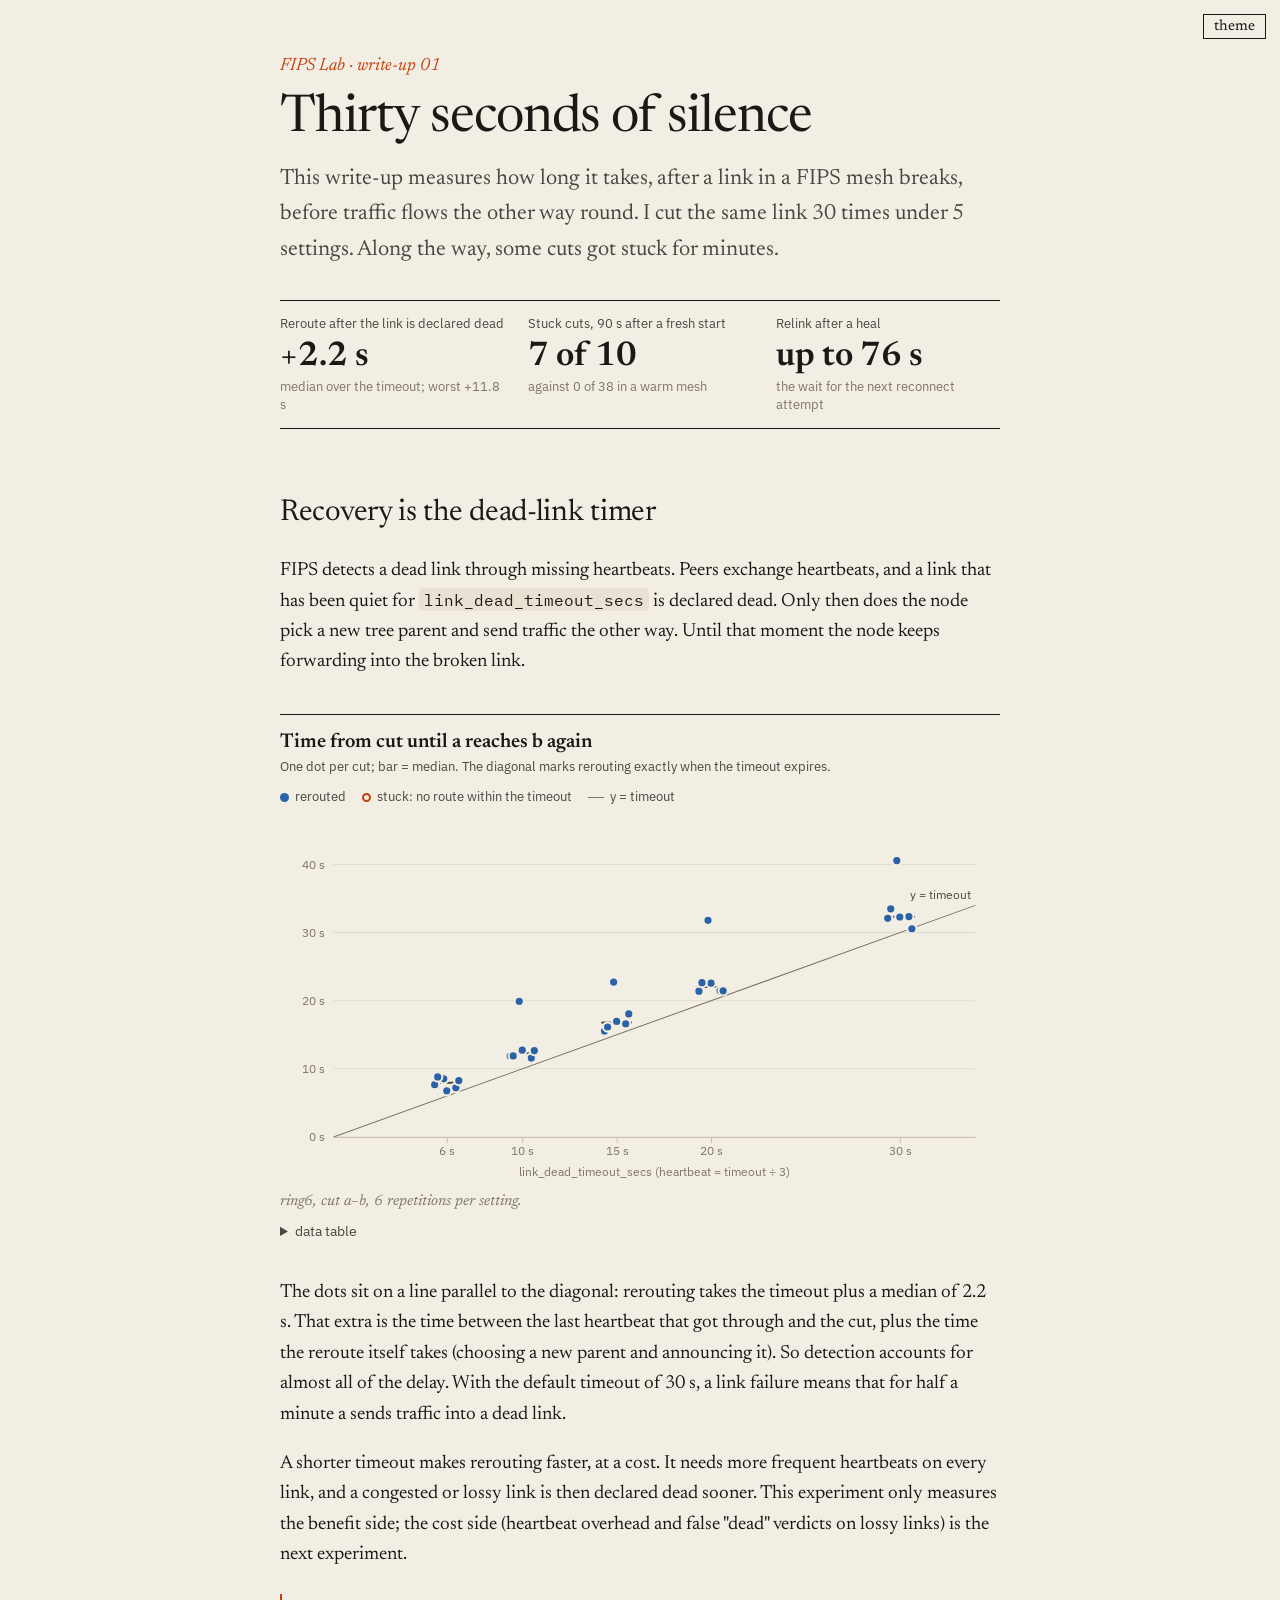
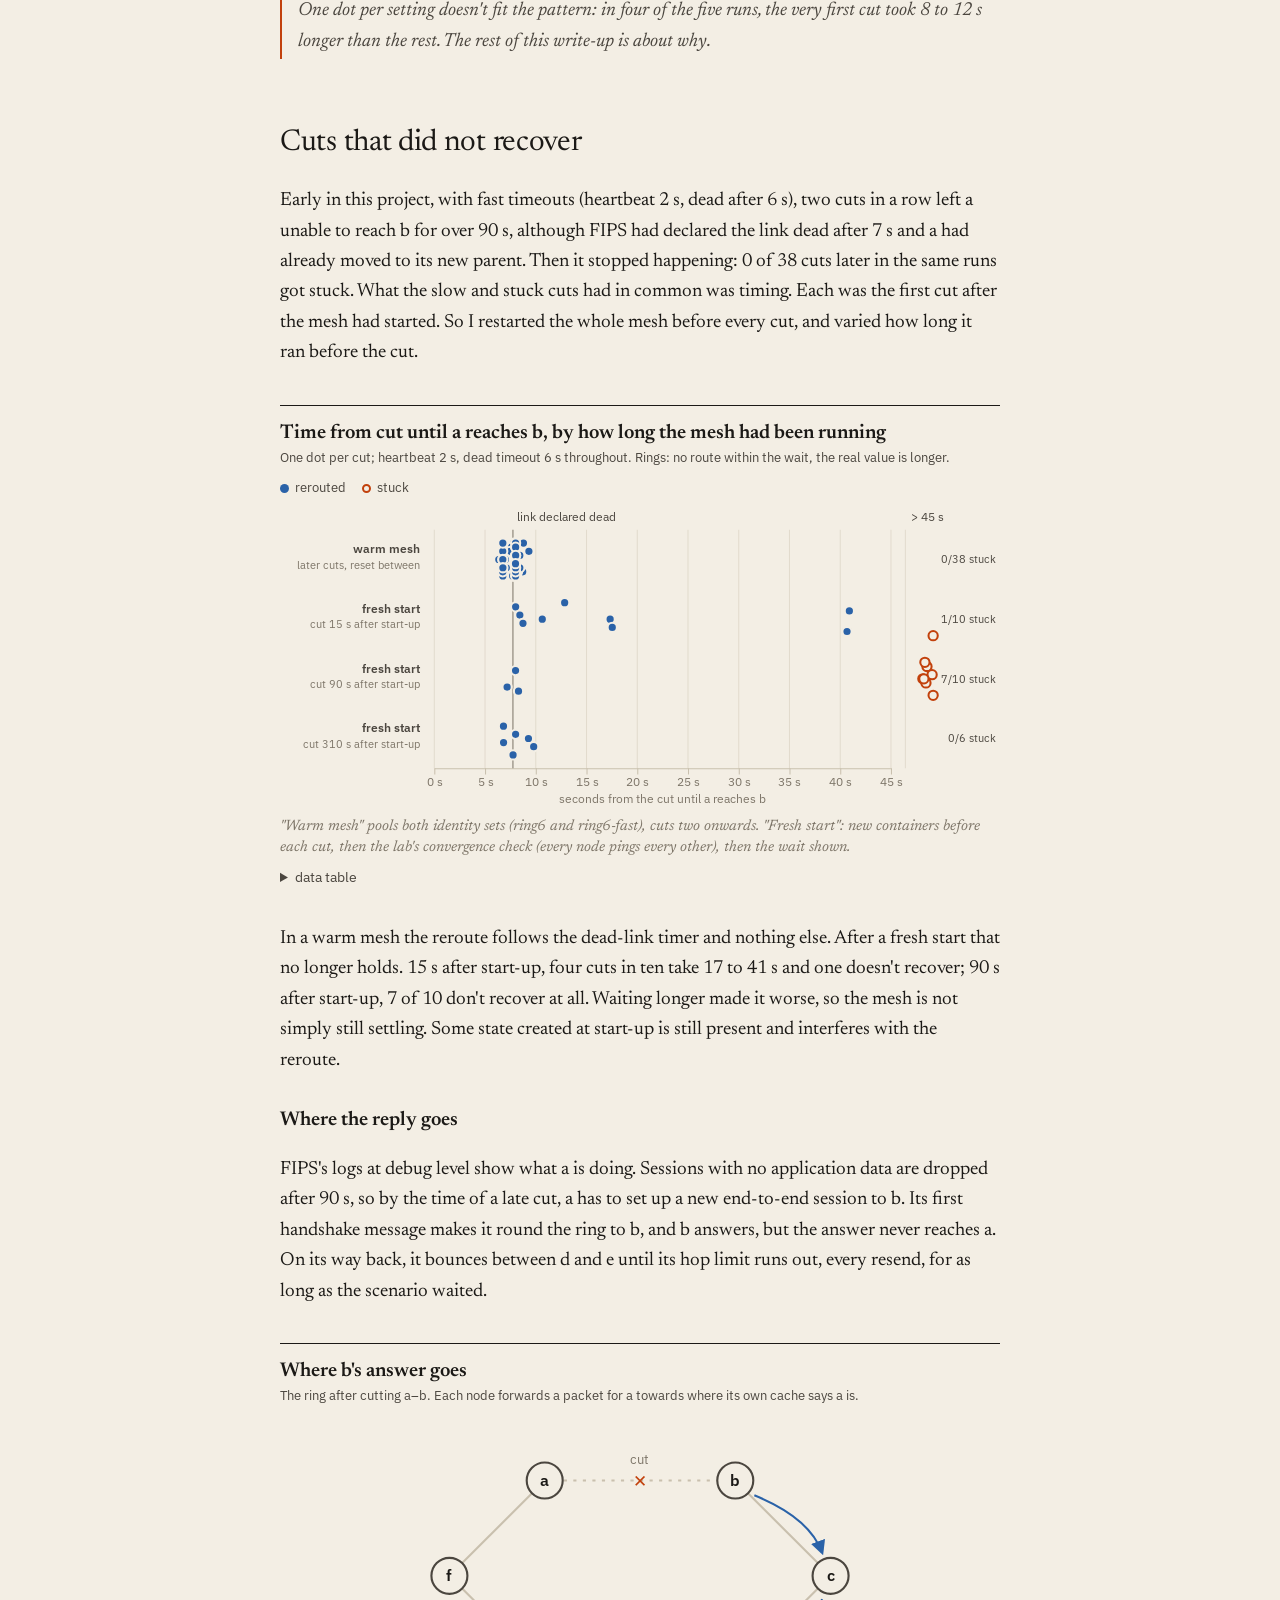
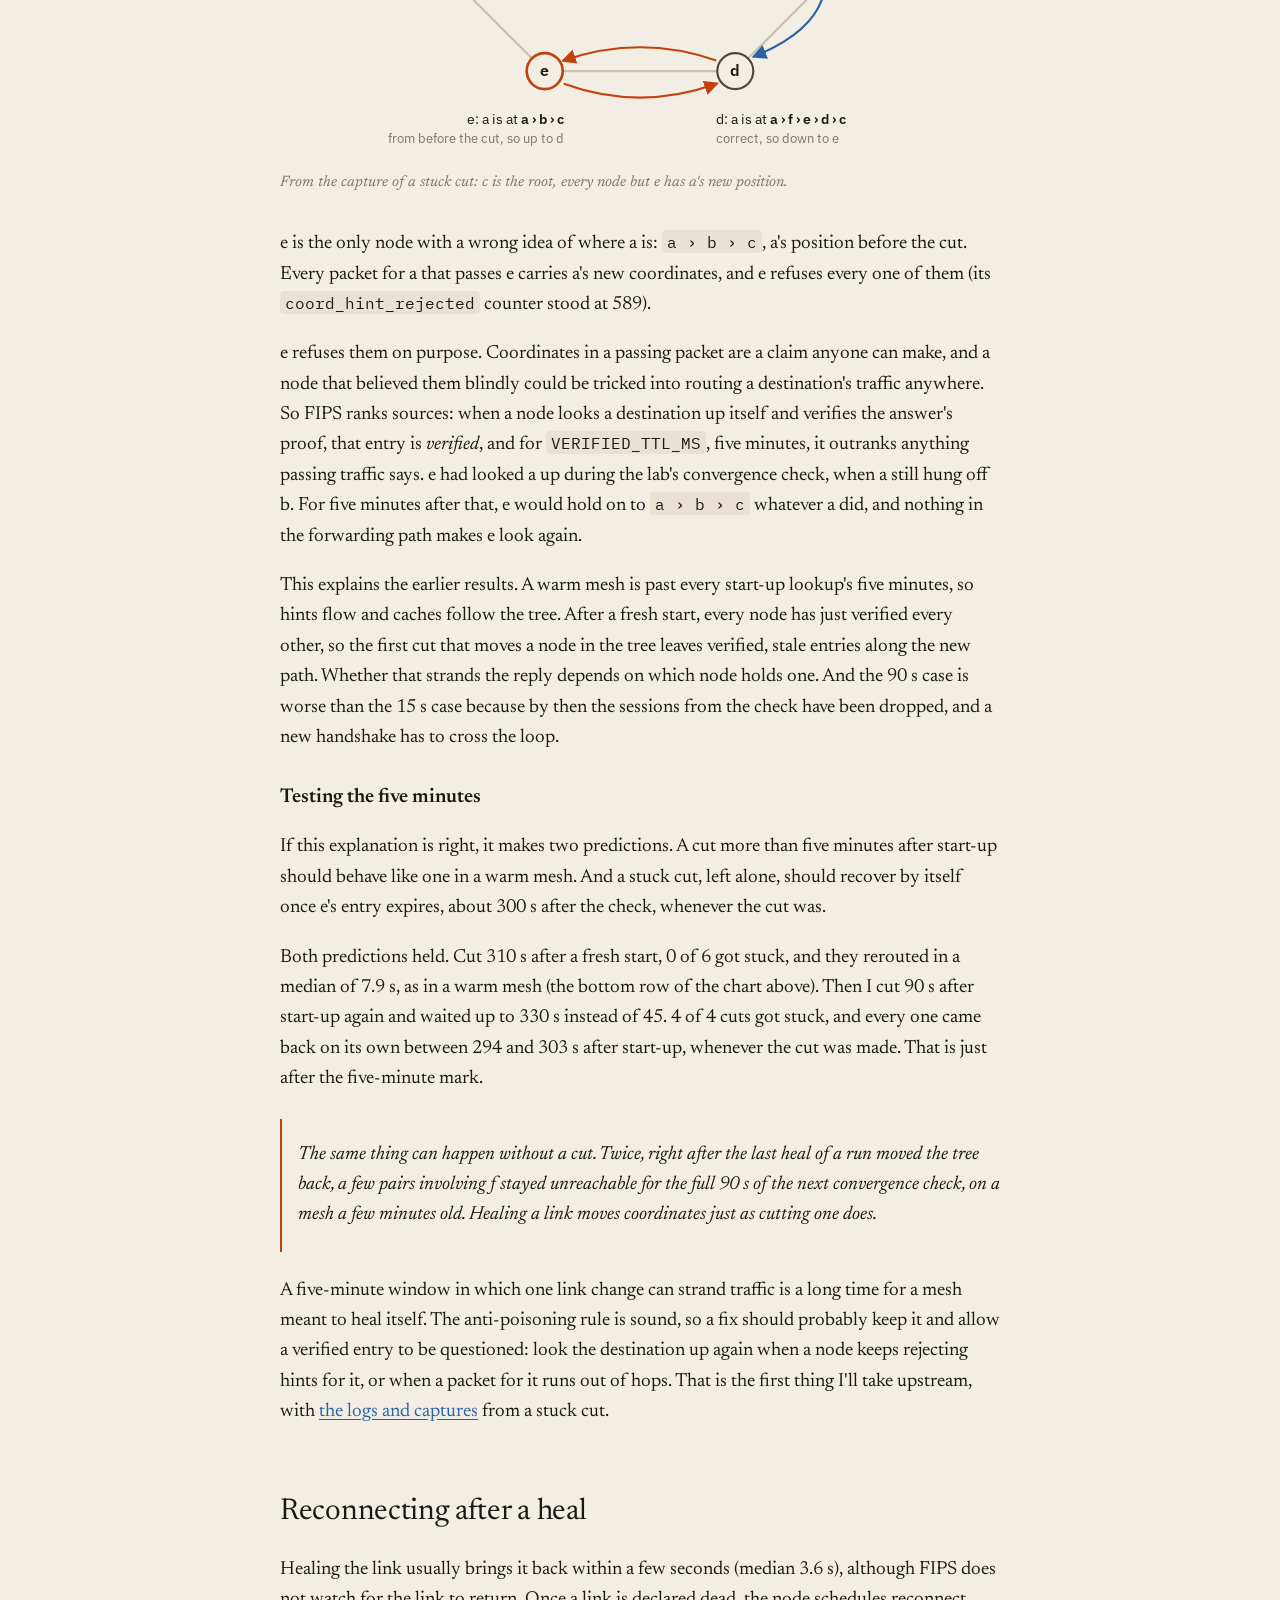
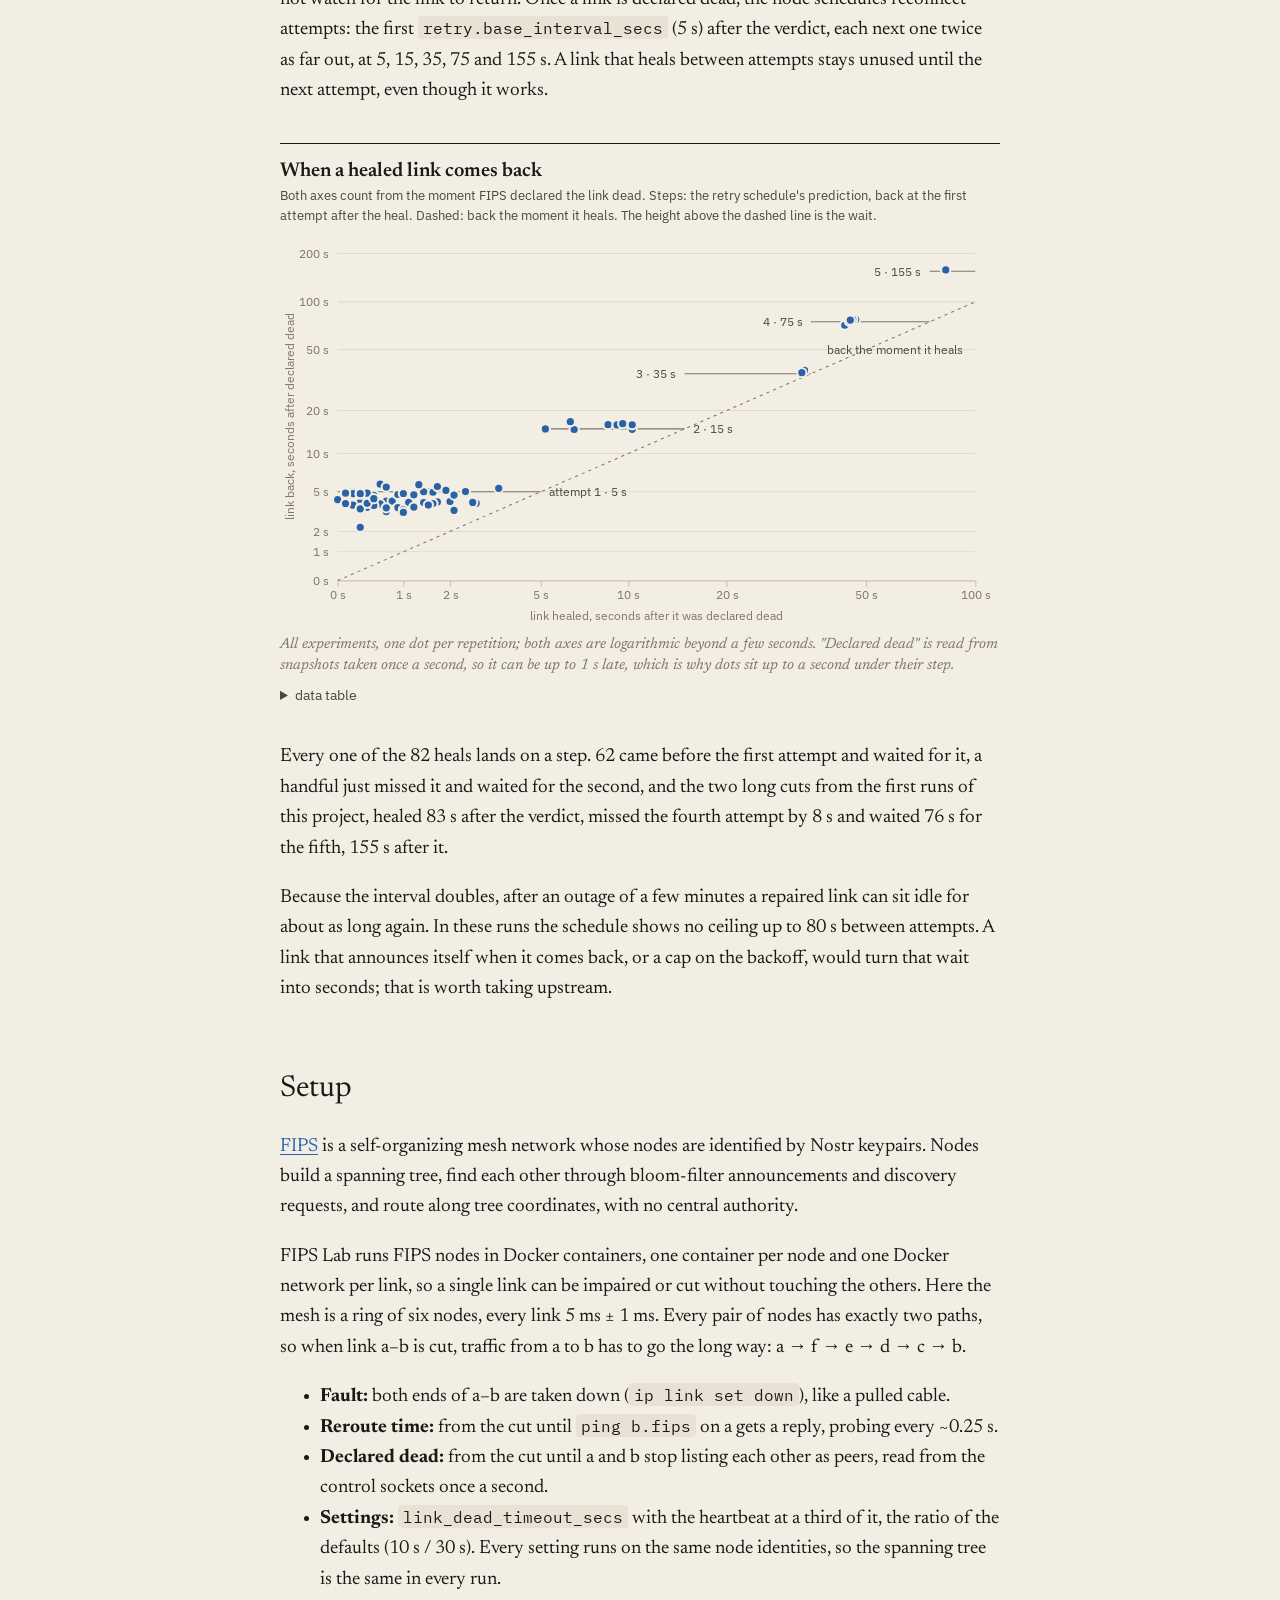
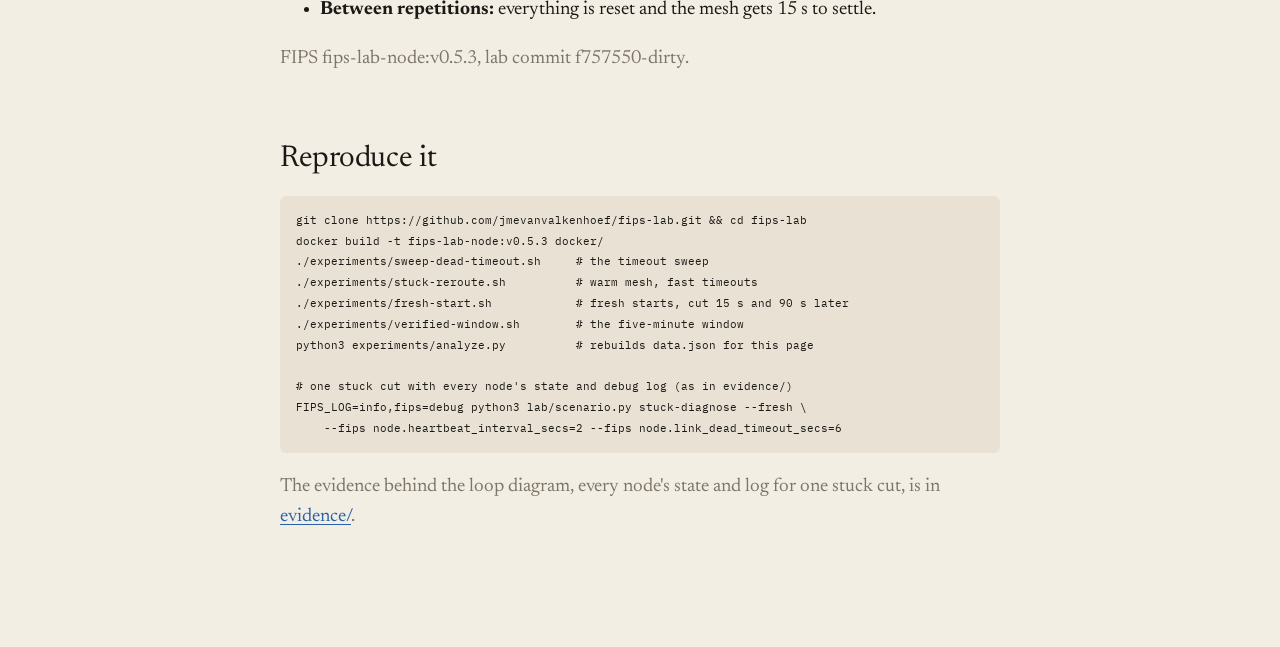
==== commit 09c09b8e: "README status, how it was built, clone URL in write-up 01, plan status Co-Authored-By: Claude Opus 5" ====
--- a/experiments/writeups/01-reroute/index.html
+++ b/experiments/writeups/01-reroute/index.html
@@ -145,7 +145,7 @@
   <p class="dim">FIPS <span data-fill="image">–</span>, lab commit <span data-fill="git">–</span>.</p>
 
   <h2>Reproduce it</h2>
-<pre><code>git clone &lt;this repo&gt; &amp;&amp; cd fips-lab
+<pre><code>git clone https://github.com/jmevanvalkenhoef/fips-lab.git &amp;&amp; cd fips-lab
 docker build -t fips-lab-node:v0.5.3 docker/
 ./experiments/sweep-dead-timeout.sh     # the timeout sweep
 ./experiments/stuck-reroute.sh          # warm mesh, fast timeouts
